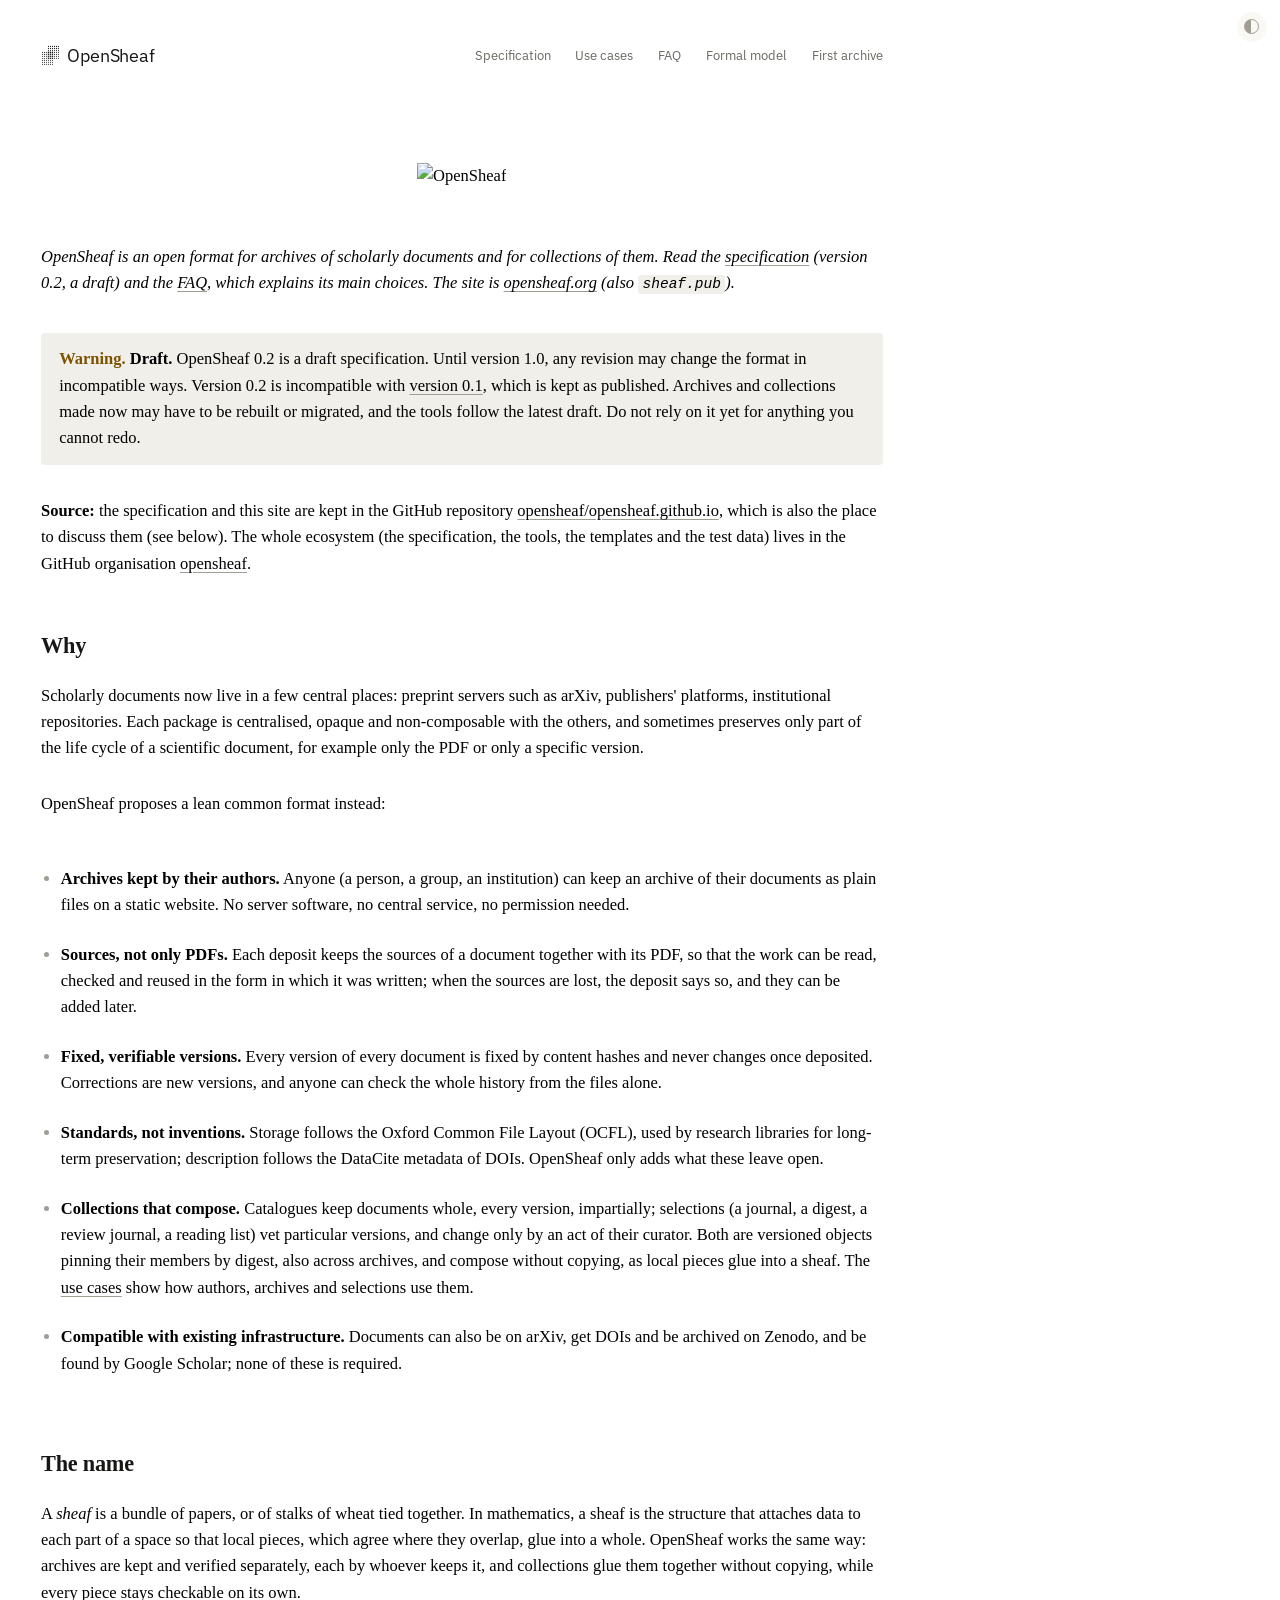
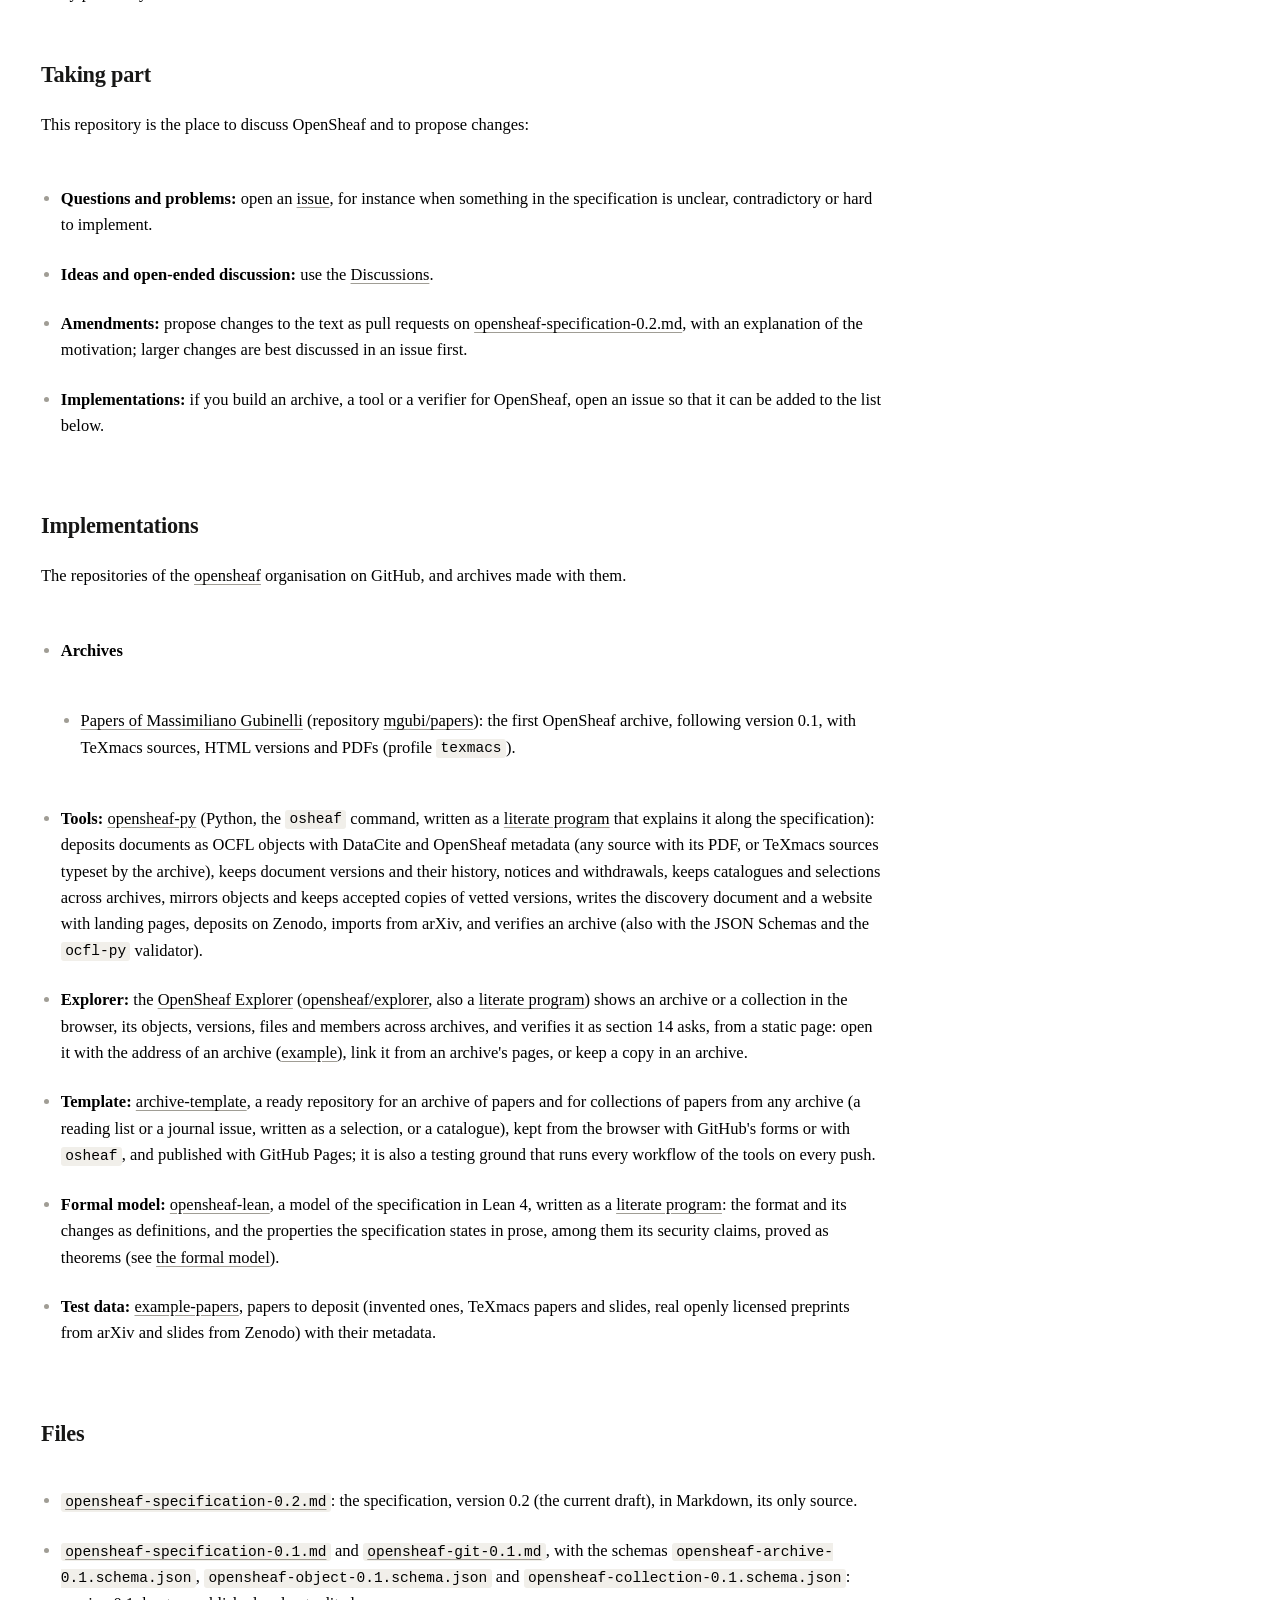
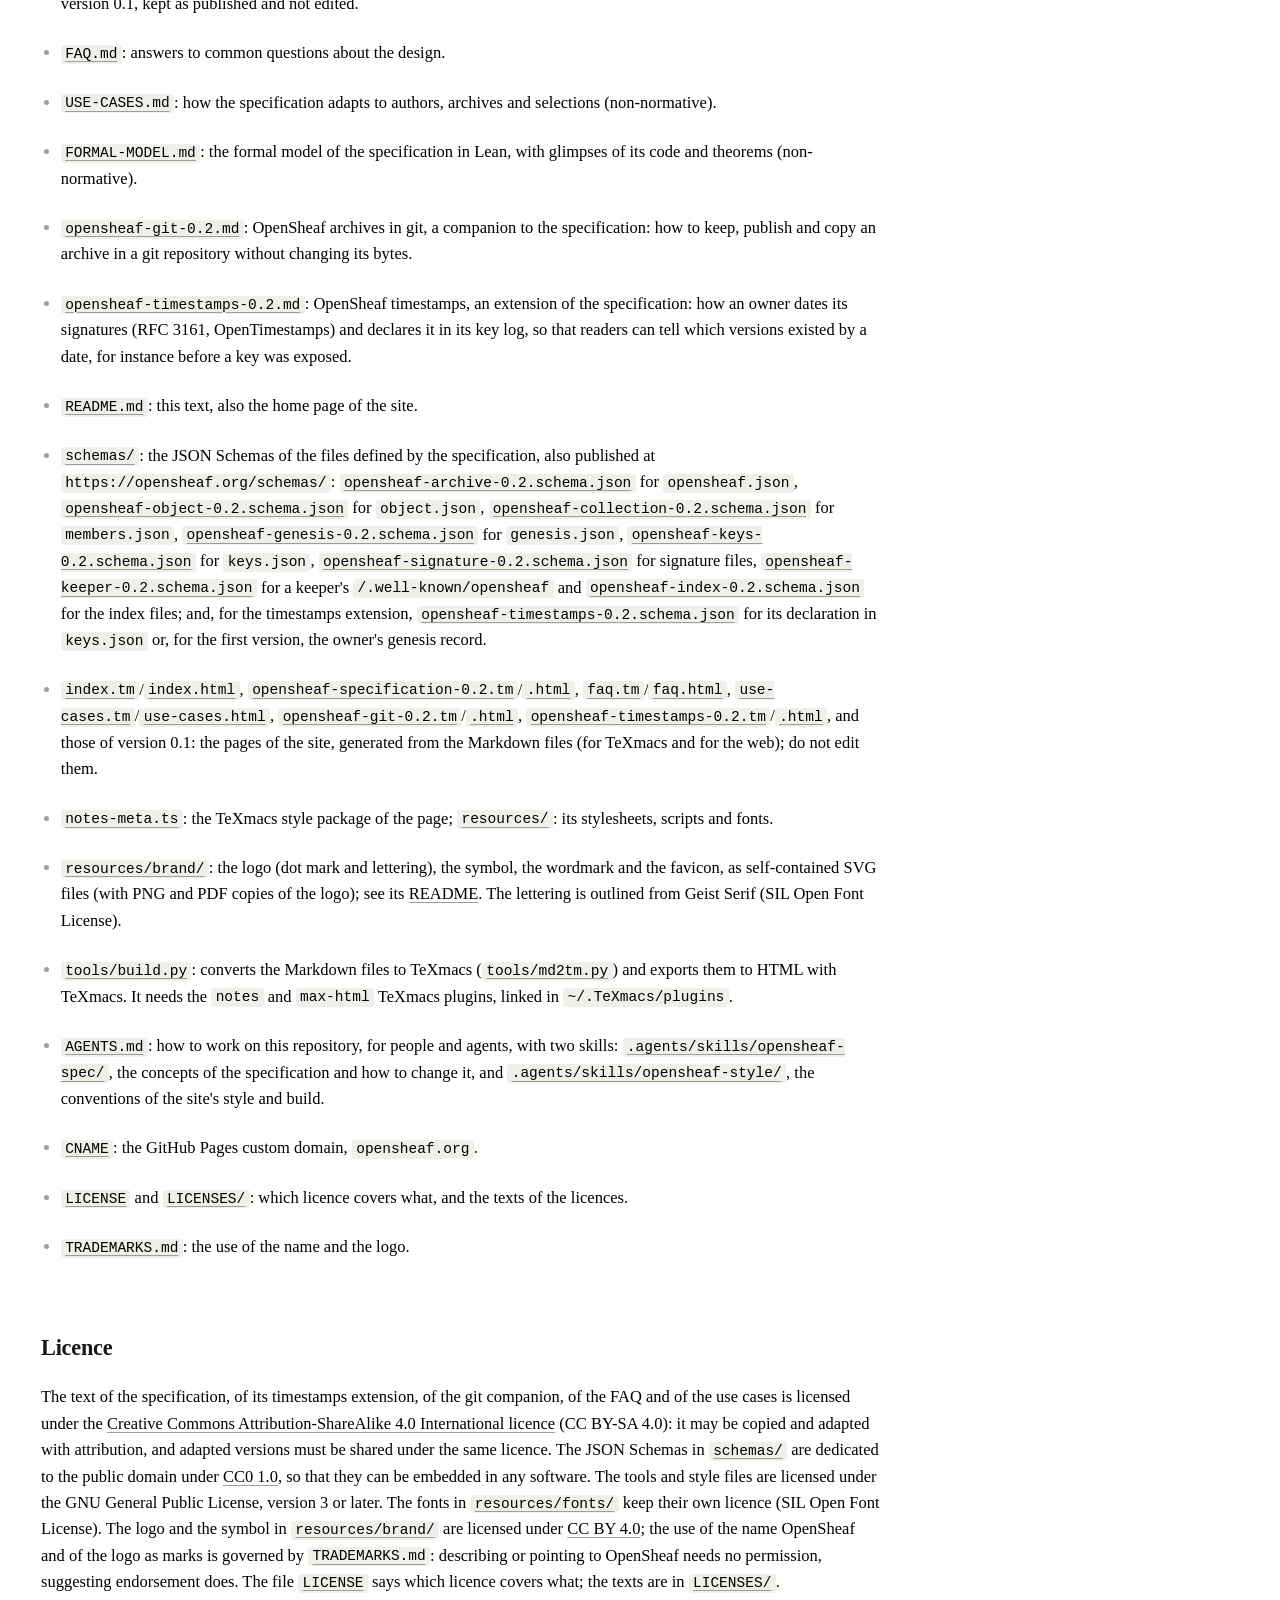
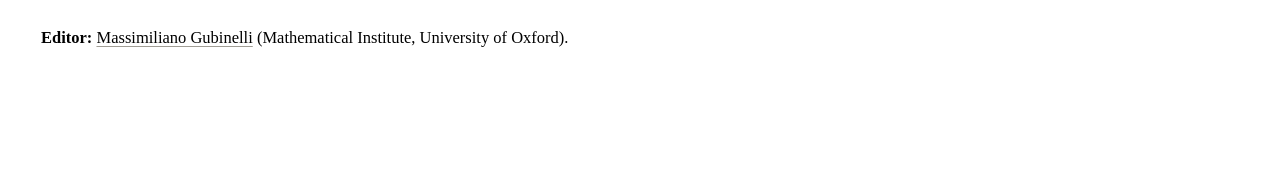
==== index.html @ e8482070 "Highlight the Lean code of the formal model page resources/highlight-lean.js registers Lean 4 with t" ====
<?xml version="1.0" encoding="UTF-8"?>
<!DOCTYPE html PUBLIC "-//W3C//DTD XHTML 1.1//EN" "http://www.w3.org/TR/xhtml11/DTD/xhtml11.dtd">
<html xmlns="http://www.w3.org/1999/xhtml" xmlns:x="https://www.texmacs.org/2002/extensions" xmlns:m="http://www.w3.org/1998/Math/MathML">
  <head>
    <title>OpenSheaf</title>
    <meta charset="utf-8" content="TeXmacs 2.1.5" name="generator"></meta>
    <link href="resources/notes-base.css" type="text/css" rel="stylesheet"></link>
    <script src="resources/theme.js" language="javascript"></script>
    <link href="resources/brand/favicon.svg" rel="icon"></link>
    <link href="resources/opensheaf.css" type="text/css" rel="stylesheet"></link>
    <script src="resources/highlight.pack.js" language="javascript" defer></script>
    <script src="resources/highlight-lean.js" language="javascript" defer></script>
    <script src="resources/notes-base.js" language="javascript" defer></script>
    <script language="javascript" defer>var bs = String.fromCharCode(92), sp =
    String.fromCharCode(32); window.MathJax = {tex: {macros: {xequal: [bs +
    'xlongequal[#1]{#2}', 2, ''], marked: [bs + 'class{tm-marked}{#1}', 1],
    llbracket: bs + 'mathopen{' + bs + 'unicode{x27E6}}', rrbracket: bs +
    'mathclose{' + bs + 'unicode{x27E7}}', hyperref: ['#2', 2, ''], rotatebox:
    [bs + 'style{display:inline-block;transform:rotate(calc(-1deg' + sp + '*'
    + sp + '#2))}{#3}', 3, '']}}};</script>
    <script src="https://cdn.jsdelivr.net/npm/mathjax@3/es5/tex-mml-chtml.js" language="javascript"></script>
  </head>
  <body>
    <div class="notes-header">
      <p>
        [<a href="index.html">OpenSheaf</a>] [<a href="opensheaf-specification-0.2.html">specification</a>] [<a href="use-cases.html">use
        cases</a>] [<a href="faq.html">FAQ</a>] [<a href="formal-model.html">formal model</a>] [<a href="https://mgubi.org/papers/">first
        archive</a>]<em class="notes-header-name">OpenSheaf</em>
      </p>
    </div>
    <h1 class="visually-hidden">OpenSheaf</h1>
    <center>
      <p style="margin-top: 1em; margin-bottom: 2.5em">
        <img class="image" src="resources/brand/opensheaf-logo.svg" width="65%" alt="OpenSheaf"></img>
      </p>
    </center>
    <div class="notes-abstract">
      OpenSheaf is an open format for archives of scholarly documents and for
      collections of them. Read the <a href="opensheaf-specification-0.2.html">specification</a> (version 0.2, a
      draft) and the <a href="faq.html">FAQ</a>, which explains its main choices. The
      site is <a href="https://opensheaf.org">opensheaf.org</a> (also <tt class="verbatim">sheaf.pub</tt>).
    </div>
    <div class="os-alert os-warning">
      <font class="os-alert-label">Warning.</font> <strong>Draft.</strong> OpenSheaf 0.2 is a
      draft specification. Until version 1.0, any revision may change the
      format in incompatible ways. Version 0.2 is incompatible with <a href="opensheaf-specification-0.1.html">version
      0.1</a>, which is kept as published. Archives and collections made now
      may have to be rebuilt or migrated, and the tools follow the latest
      draft. Do not rely on it yet for anything you cannot redo.
    </div>
    <p>
      <strong>Source:</strong> the specification and this site are kept in the
      GitHub repository <a href="https://github.com/opensheaf/opensheaf.github.io">opensheaf/opensheaf.github.io</a>, which is
      also the place to discuss them (see below). The whole ecosystem (the
      specification, the tools, the templates and the test data) lives in the
      GitHub organisation <a href="https://github.com/opensheaf">opensheaf</a>.
    </p>
    <h2 id="auto-1"><a id="why"></a>Why<span style="margin-left: 1em"></span></h2>
    <p>
      Scholarly documents now live in a few central places: preprint servers
      such as arXiv, publishers' platforms, institutional repositories. Each
      package is centralised, opaque and non-composable with the others, and
      sometimes preserves only part of the life cycle of a scientific
      document, for example only the PDF or only a specific version.
    </p>
    <p>
      OpenSheaf proposes a lean common format instead:
    </p>
    <ul>
      <li>
        <p>
          <strong>Archives kept by their authors.</strong> Anyone (a person, a
          group, an institution) can keep an archive of their documents as
          plain files on a static website. No server software, no central
          service, no permission needed.
        </p>
      </li>
      <li>
        <p>
          <strong>Sources, not only PDFs.</strong> Each deposit keeps the
          sources of a document together with its PDF, so that the work can be
          read, checked and reused in the form in which it was written; when
          the sources are lost, the deposit says so, and they can be added
          later.
        </p>
      </li>
      <li>
        <p>
          <strong>Fixed, verifiable versions.</strong> Every version of every
          document is fixed by content hashes and never changes once
          deposited. Corrections are new versions, and anyone can check the
          whole history from the files alone.
        </p>
      </li>
      <li>
        <p>
          <strong>Standards, not inventions.</strong> Storage follows the
          Oxford Common File Layout (OCFL), used by research libraries for
          long-term preservation; description follows the DataCite metadata of
          DOIs. OpenSheaf only adds what these leave open.
        </p>
      </li>
      <li>
        <p>
          <strong>Collections that compose.</strong> Catalogues keep documents
          whole, every version, impartially; selections (a journal, a digest,
          a review journal, a reading list) vet particular versions, and
          change only by an act of their curator. Both are versioned objects
          pinning their members by digest, also across archives, and compose
          without copying, as local pieces glue into a sheaf. The <a href="use-cases.html">use
          cases</a> show how authors, archives and selections use them.
        </p>
      </li>
      <li>
        <p>
          <strong>Compatible with existing infrastructure.</strong> Documents
          can also be on arXiv, get DOIs and be archived on Zenodo, and be
          found by Google Scholar; none of these is required.
        </p>
      </li>
    </ul>
    <h2 id="auto-2"><a id="the-name"></a>The name<span style="margin-left: 1em"></span></h2>
    <p>
      A <em>sheaf</em> is a bundle of papers, or of stalks of wheat tied
      together. In mathematics, a sheaf is the structure that attaches data to
      each part of a space so that local pieces, which agree where they
      overlap, glue into a whole. OpenSheaf works the same way: archives are
      kept and verified separately, each by whoever keeps it, and collections
      glue them together without copying, while every piece stays checkable on
      its own.
    </p>
    <h2 id="auto-3"><a id="taking-part"></a>Taking part<span style="margin-left: 1em"></span></h2>
    <p>
      This repository is the place to discuss OpenSheaf and to propose
      changes:
    </p>
    <ul>
      <li>
        <p>
          <strong>Questions and problems:</strong> open an <a href="https://github.com/opensheaf/opensheaf.github.io/issues">issue</a>,
          for instance when something in the specification is unclear,
          contradictory or hard to implement.
        </p>
      </li>
      <li>
        <p>
          <strong>Ideas and open-ended discussion:</strong> use the <a href="https://github.com/opensheaf/opensheaf.github.io/discussions">Discussions</a>.
        </p>
      </li>
      <li>
        <p>
          <strong>Amendments:</strong> propose changes to the text as pull
          requests on <a href="opensheaf-specification-0.2.html">opensheaf-specification-0.2.md</a>, with an
          explanation of the motivation; larger changes are best discussed in
          an issue first.
        </p>
      </li>
      <li>
        <p>
          <strong>Implementations:</strong> if you build an archive, a tool or
          a verifier for OpenSheaf, open an issue so that it can be added to
          the list below.
        </p>
      </li>
    </ul>
    <h2 id="auto-4"><a id="implementations"></a>Implementations<span style="margin-left: 1em"></span></h2>
    <p>
      The repositories of the <a href="https://github.com/opensheaf">opensheaf</a> organisation on GitHub,
      and archives made with them.
    </p>
    <ul>
      <li>
        <p>
          <strong>Archives</strong>
        </p>
        <ul>
          <li>
            <p>
              <a href="https://mgubi.org/papers/">Papers of Massimiliano Gubinelli</a> (repository <a
              href="https://github.com/mgubi/papers">mgubi/papers</a>): the first OpenSheaf archive, following
              version 0.1, with TeXmacs sources, HTML versions and PDFs
              (profile <tt class="verbatim">texmacs</tt>).
            </p>
          </li>
        </ul>
      </li>
      <li>
        <p>
          <strong>Tools:</strong> <a href="https://github.com/opensheaf/opensheaf-py">opensheaf-py</a> (Python, the <tt
          class="verbatim">osheaf</tt> command, written as a <a href="https://opensheaf.org/opensheaf-py/">literate
          program</a> that explains it along the specification): deposits
          documents as OCFL objects with DataCite and OpenSheaf metadata (any
          source with its PDF, or TeXmacs sources typeset by the archive),
          keeps document versions and their history, notices and withdrawals,
          keeps catalogues and selections across archives, mirrors objects and
          keeps accepted copies of vetted versions, writes the discovery
          document and a website with landing pages, deposits on Zenodo,
          imports from arXiv, and verifies an archive (also with the JSON
          Schemas and the <tt class="verbatim">ocfl-py</tt> validator).
        </p>
      </li>
      <li>
        <p>
          <strong>Explorer:</strong> the <a href="https://opensheaf.org/explorer/">OpenSheaf Explorer</a> (<a
          href="https://github.com/opensheaf/explorer">opensheaf/explorer</a>, also a <a href="https://opensheaf.org/explorer/source/">literate program</a>)
          shows an archive or a collection in the browser, its objects,
          versions, files and members across archives, and verifies it as
          section 14 asks, from a static page: open it with the address of an
          archive (<a href="https://opensheaf.org/explorer/?url=https://mgubi.org/papers/">example</a>), link it from an archive's pages, or
          keep a copy in an archive.
        </p>
      </li>
      <li>
        <p>
          <strong>Template:</strong> <a href="https://github.com/opensheaf/archive-template">archive-template</a>, a ready
          repository for an archive of papers and for collections of papers
          from any archive (a reading list or a journal issue, written as a
          selection, or a catalogue), kept from the browser with GitHub's
          forms or with <tt class="verbatim">osheaf</tt>, and published with GitHub
          Pages; it is also a testing ground that runs every workflow of the
          tools on every push.
        </p>
      </li>
      <li>
        <p>
          <strong>Formal model:</strong> <a href="https://github.com/opensheaf/opensheaf-lean">opensheaf-lean</a>, a model
          of the specification in Lean 4, written as a <a href="https://opensheaf.org/opensheaf-lean/">literate
          program</a>: the format and its changes as definitions, and the
          properties the specification states in prose, among them its
          security claims, proved as theorems (see <a href="formal-model.html">the formal
          model</a>).
        </p>
      </li>
      <li>
        <p>
          <strong>Test data:</strong> <a href="https://github.com/opensheaf/example-papers">example-papers</a>, papers to
          deposit (invented ones, TeXmacs papers and slides, real openly
          licensed preprints from arXiv and slides from Zenodo) with their
          metadata.
        </p>
      </li>
    </ul>
    <h2 id="auto-5"><a id="files"></a>Files<span style="margin-left: 1em"></span></h2>
    <ul>
      <li>
        <p>
          <a href="opensheaf-specification-0.2.html"><tt class="verbatim">opensheaf-specification-0.2.md</tt></a>: the
          specification, version 0.2 (the current draft), in Markdown, its
          only source.
        </p>
      </li>
      <li>
        <p>
          <a href="opensheaf-specification-0.1.html"><tt class="verbatim">opensheaf-specification-0.1.md</tt></a> and <a
          href="opensheaf-git-0.1.html"><tt class="verbatim">opensheaf-git-0.1.md</tt></a>, with the schemas <tt
          class="verbatim">opensheaf-archive-0.1.schema.json</tt>, <tt class="verbatim">opensheaf-object-0.1.schema.json</tt>
          and <tt class="verbatim">opensheaf-collection-0.1.schema.json</tt>: version
          0.1, kept as published and not edited.
        </p>
      </li>
      <li>
        <p>
          <a href="faq.html"><tt class="verbatim">FAQ.md</tt></a>: answers to common questions
          about the design.
        </p>
      </li>
      <li>
        <p>
          <a href="use-cases.html"><tt class="verbatim">USE-CASES.md</tt></a>: how the specification
          adapts to authors, archives and selections (non-normative).
        </p>
      </li>
      <li>
        <p>
          <a href="formal-model.html"><tt class="verbatim">FORMAL-MODEL.md</tt></a>: the formal model of
          the specification in Lean, with glimpses of its code and theorems
          (non-normative).
        </p>
      </li>
      <li>
        <p>
          <a href="opensheaf-git-0.2.html"><tt class="verbatim">opensheaf-git-0.2.md</tt></a>: OpenSheaf
          archives in git, a companion to the specification: how to keep,
          publish and copy an archive in a git repository without changing its
          bytes.
        </p>
      </li>
      <li>
        <p>
          <a href="opensheaf-timestamps-0.2.html"><tt class="verbatim">opensheaf-timestamps-0.2.md</tt></a>: OpenSheaf
          timestamps, an extension of the specification: how an owner dates
          its signatures (RFC 3161, OpenTimestamps) and declares it in its key
          log, so that readers can tell which versions existed by a date, for
          instance before a key was exposed.
        </p>
      </li>
      <li>
        <p>
          <a href="https://github.com/opensheaf/opensheaf.github.io/blob/main/README.md"><tt class="verbatim">README.md</tt></a>: this text, also the home
          page of the site.
        </p>
      </li>
      <li>
        <p>
          <a href="https://github.com/opensheaf/opensheaf.github.io/tree/main/schemas"><tt class="verbatim">schemas/</tt></a>: the JSON Schemas of the files
          defined by the specification, also published at <tt class="verbatim">https://opensheaf.org/schemas/</tt>:
          <a href="https://opensheaf.org/schemas/opensheaf-archive-0.2.schema.json"><tt class="verbatim">opensheaf-archive-0.2.schema.json</tt></a> for
          <tt class="verbatim">opensheaf.json</tt>, <a href="https://opensheaf.org/schemas/opensheaf-object-0.2.schema.json"><tt class="verbatim">opensheaf-object-0.2.schema.json</tt></a>
          for <tt class="verbatim">object.json</tt>, <a href="https://opensheaf.org/schemas/opensheaf-collection-0.2.schema.json"><tt class="verbatim">opensheaf-collection-0.2.schema.json</tt></a>
          for <tt class="verbatim">members.json</tt>, <a href="https://opensheaf.org/schemas/opensheaf-genesis-0.2.schema.json"><tt class="verbatim">opensheaf-genesis-0.2.schema.json</tt></a>
          for <tt class="verbatim">genesis.json</tt>, <a href="https://opensheaf.org/schemas/opensheaf-keys-0.2.schema.json"><tt class="verbatim">opensheaf-keys-0.2.schema.json</tt></a>
          for <tt class="verbatim">keys.json</tt>, <a href="https://opensheaf.org/schemas/opensheaf-signature-0.2.schema.json"><tt class="verbatim">opensheaf-signature-0.2.schema.json</tt></a>
          for signature files, <a href="https://opensheaf.org/schemas/opensheaf-keeper-0.2.schema.json"><tt class="verbatim">opensheaf-keeper-0.2.schema.json</tt></a>
          for a keeper's <tt class="verbatim">/.well-known/opensheaf</tt> and <a href="https://opensheaf.org/schemas/opensheaf-index-0.2.schema.json"><tt
          class="verbatim">opensheaf-index-0.2.schema.json</tt></a> for the index files;
          and, for the timestamps extension, <a href="https://opensheaf.org/schemas/opensheaf-timestamps-0.2.schema.json"><tt class="verbatim">opensheaf-timestamps-0.2.schema.json</tt></a>
          for its declaration in <tt class="verbatim">keys.json</tt> or, for the first
          version, the owner's genesis record.
        </p>
      </li>
      <li>
        <p>
          <a href="https://github.com/opensheaf/opensheaf.github.io/blob/main/index.tm"><tt class="verbatim">index.tm</tt></a>/<a href="https://github.com/opensheaf/opensheaf.github.io/blob/main/index.html"><tt class="verbatim">index.html</tt></a>,
          <a href="https://github.com/opensheaf/opensheaf.github.io/blob/main/opensheaf-specification-0.2.tm"><tt class="verbatim">opensheaf-specification-0.2.tm</tt></a>/<a href="https://github.com/opensheaf/opensheaf.github.io/blob/main/opensheaf-specification-0.2.html"><tt
          class="verbatim">.html</tt></a>, <a href="https://github.com/opensheaf/opensheaf.github.io/blob/main/faq.tm"><tt class="verbatim">faq.tm</tt></a>/<a href="https://github.com/opensheaf/opensheaf.github.io/blob/main/faq.html"><tt
          class="verbatim">faq.html</tt></a>, <a href="https://github.com/opensheaf/opensheaf.github.io/blob/main/use-cases.tm"><tt class="verbatim">use-cases.tm</tt></a>/<a
          href="https://github.com/opensheaf/opensheaf.github.io/blob/main/use-cases.html"><tt class="verbatim">use-cases.html</tt></a>, <a href="https://github.com/opensheaf/opensheaf.github.io/blob/main/opensheaf-git-0.2.tm"><tt class="verbatim">opensheaf-git-0.2.tm</tt></a>/<a
          href="https://github.com/opensheaf/opensheaf.github.io/blob/main/opensheaf-git-0.2.html"><tt class="verbatim">.html</tt></a>, <a href="https://github.com/opensheaf/opensheaf.github.io/blob/main/opensheaf-timestamps-0.2.tm"><tt class="verbatim">opensheaf-timestamps-0.2.tm</tt></a>/<a
          href="https://github.com/opensheaf/opensheaf.github.io/blob/main/opensheaf-timestamps-0.2.html"><tt class="verbatim">.html</tt></a>, and those of version 0.1: the pages
          of the site, generated from the Markdown files (for TeXmacs and for
          the web); do not edit them.
        </p>
      </li>
      <li>
        <p>
          <a href="https://github.com/opensheaf/opensheaf.github.io/blob/main/notes-meta.ts"><tt class="verbatim">notes-meta.ts</tt></a>: the TeXmacs style
          package of the page; <a href="https://github.com/opensheaf/opensheaf.github.io/tree/main/resources"><tt class="verbatim">resources/</tt></a>: its
          stylesheets, scripts and fonts.
        </p>
      </li>
      <li>
        <p>
          <a href="https://github.com/opensheaf/opensheaf.github.io/tree/main/resources/brand"><tt class="verbatim">resources/brand/</tt></a>: the logo (dot mark
          and lettering), the symbol, the wordmark and the favicon, as
          self-contained SVG files (with PNG and PDF copies of the logo); see
          its <a href="https://github.com/opensheaf/opensheaf.github.io/blob/main/resources/brand/README.md">README</a>. The lettering is outlined from Geist Serif
          (SIL Open Font License).
        </p>
      </li>
      <li>
        <p>
          <a href="https://github.com/opensheaf/opensheaf.github.io/blob/main/tools/build.py"><tt class="verbatim">tools/build.py</tt></a>: converts the Markdown
          files to TeXmacs (<a href="https://github.com/opensheaf/opensheaf.github.io/blob/main/tools/md2tm.py"><tt class="verbatim">tools/md2tm.py</tt></a>) and
          exports them to HTML with TeXmacs. It needs the <tt class="verbatim">notes</tt>
          and <tt class="verbatim">max-html</tt> TeXmacs plugins, linked in <tt class="verbatim">~/.TeXmacs/plugins</tt>.
        </p>
      </li>
      <li>
        <p>
          <a href="https://github.com/opensheaf/opensheaf.github.io/blob/main/AGENTS.md"><tt class="verbatim">AGENTS.md</tt></a>: how to work on this
          repository, for people and agents, with two skills: <a href="https://github.com/opensheaf/opensheaf.github.io/tree/main/.agents/skills/opensheaf-spec"><tt
          class="verbatim">.agents/skills/opensheaf-spec/</tt></a>, the concepts of the
          specification and how to change it, and <a href="https://github.com/opensheaf/opensheaf.github.io/tree/main/.agents/skills/opensheaf-style"><tt class="verbatim">.agents/skills/opensheaf-style/</tt></a>,
          the conventions of the site's style and build.
        </p>
      </li>
      <li>
        <p>
          <a href="https://github.com/opensheaf/opensheaf.github.io/blob/main/CNAME"><tt class="verbatim">CNAME</tt></a>: the GitHub Pages custom domain,
          <tt class="verbatim">opensheaf.org</tt>.
        </p>
      </li>
      <li>
        <p>
          <a href="https://github.com/opensheaf/opensheaf.github.io/blob/main/LICENSE"><tt class="verbatim">LICENSE</tt></a> and <a href="https://github.com/opensheaf/opensheaf.github.io/tree/main/LICENSES"><tt class="verbatim">LICENSES/</tt></a>:
          which licence covers what, and the texts of the licences.
        </p>
      </li>
      <li>
        <p>
          <a href="https://github.com/opensheaf/opensheaf.github.io/blob/main/TRADEMARKS.md"><tt class="verbatim">TRADEMARKS.md</tt></a>: the use of the name and
          the logo.
        </p>
      </li>
    </ul>
    <h2 id="auto-6"><a id="licence"></a>Licence<span style="margin-left: 1em"></span></h2>
    <p>
      The text of the specification, of its timestamps extension, of the git
      companion, of the FAQ and of the use cases is licensed under the <a
      href="https://creativecommons.org/licenses/by-sa/4.0/">Creative Commons Attribution-ShareAlike 4.0 International
      licence</a> (CC BY-SA 4.0): it may be copied and adapted with
      attribution, and adapted versions must be shared under the same licence.
      The JSON Schemas in <a href="https://github.com/opensheaf/opensheaf.github.io/tree/main/schemas"><tt class="verbatim">schemas/</tt></a> are dedicated
      to the public domain under <a href="https://creativecommons.org/publicdomain/zero/1.0/">CC0 1.0</a>, so that they can be
      embedded in any software. The tools and style files are licensed under
      the GNU General Public License, version 3 or later. The fonts in <a
      href="https://github.com/opensheaf/opensheaf.github.io/tree/main/resources/fonts"><tt class="verbatim">resources/fonts/</tt></a> keep their own licence (SIL
      Open Font License). The logo and the symbol in <a href="https://github.com/opensheaf/opensheaf.github.io/tree/main/resources/brand"><tt class="verbatim">resources/brand/</tt></a>
      are licensed under <a href="https://creativecommons.org/licenses/by/4.0/">CC BY 4.0</a>; the use of the name OpenSheaf
      and of the logo as marks is governed by <a href="https://github.com/opensheaf/opensheaf.github.io/blob/main/TRADEMARKS.md"><tt class="verbatim">TRADEMARKS.md</tt></a>:
      describing or pointing to OpenSheaf needs no permission, suggesting
      endorsement does. The file <a href="https://github.com/opensheaf/opensheaf.github.io/blob/main/LICENSE"><tt class="verbatim">LICENSE</tt></a> says
      which licence covers what; the texts are in <a href="https://github.com/opensheaf/opensheaf.github.io/tree/main/LICENSES"><tt class="verbatim">LICENSES/</tt></a>.
    </p>
    <p>
      <strong>Editor:</strong> <a href="https://mgubi.org/docs/main.html">Massimiliano Gubinelli</a>
      (Mathematical Institute, University of Oxford).
    </p>
  </body>
</html>
---- resources/opensheaf.css ----
/* The OpenSheaf design language on the site, on top of the website's
   notes-base.css and theme.css (whose variables it sets).

   One language for every OpenSheaf page on the web: this site, the Explorer,
   the default pages of an archive (opensheaf-py) and the woven literate
   programs. It is described in .agents/skills/opensheaf-style/SKILL.md;
   change it there and in the four stylesheets together. In short:

   - a page is a sheet of paper: warm white, black ink, one narrow column,
     generous leading, a lot of air;
   - two kinds of page: the sites (this one, the Explorer) are set in a
     sans-serif (IBM Plex Sans); the documents (the pages of an archive, the woven
     literate programs) are read in a mathematical serif (CMU Serif, the
     Computer Modern of TeXmacs and TeX), with the small sans of the
     apparatus around it (navigation, labels, tags, table headers,
     controls); a monospace for literal names everywhere;
   - no colour: hierarchy comes from size, space and weight, not from hue.
     Three quiet tones only say a state (verified, failed, warning);
   - hairlines and tints, no frames, no shadows. */

/* 1. Tokens. This block is the same, to the letter, in the four
   stylesheets. Text is about 16:1 on the paper, secondary text 5:1. */
:root {
    color-scheme: light;
    --os-paper: #f9f8f5;
    --os-surface: #f1efea;
    --os-rule: #dedbd3;
    --os-ink: #171716;
    --os-muted: #6a6861;
    --os-faint: #a09d95;
    --os-ok: #2c6a3e;
    --os-ok-bg: #e6efe4;
    --os-bad: #9d2b22;
    --os-bad-bg: #f6e4e0;
    --os-warn: #7d5200;
    --os-warn-bg: #f5ecd6;
    --os-serif: "CMU Serif", "Latin Modern Roman", "Computer Modern", "Times New Roman", serif;
    --os-sans: "IBM Plex Sans", ui-sans-serif, system-ui, -apple-system, "Segoe UI", "Helvetica Neue", Arial, sans-serif;
    --os-mono: "JetBrains Mono", ui-monospace, "SF Mono", Menlo, Consolas, monospace;
}
@media (prefers-color-scheme: dark) {
    :root:not([data-theme="light"]) {
        color-scheme: dark;
        --os-paper: #12141a;
        --os-surface: #1b1e25;
        --os-rule: #31353e;
        --os-ink: #e6e7ea;
        --os-muted: #9a9ea8;
        --os-faint: #646975;
        --os-ok: #93cfa1;
        --os-ok-bg: #182a23;
        --os-bad: #eda59c;
        --os-bad-bg: #342025;
        --os-warn: #e7c277;
        --os-warn-bg: #2d281c;
    }
}
:root[data-theme="dark"] {
    color-scheme: dark;
    --os-paper: #12141a;
    --os-surface: #1b1e25;
    --os-rule: #31353e;
    --os-ink: #e6e7ea;
    --os-muted: #9a9ea8;
    --os-faint: #646975;
    --os-ok: #93cfa1;
    --os-ok-bg: #182a23;
    --os-bad: #eda59c;
    --os-bad-bg: #342025;
    --os-warn: #e7c277;
    --os-warn-bg: #2d281c;
}
@media print {
    :root, :root[data-theme] {
        color-scheme: light !important;
        --os-paper: #fff !important;
        --os-surface: #fff !important;
        --os-rule: #999 !important;
        --os-ink: #000 !important;
        --os-muted: #333 !important;
        --os-faint: #666 !important;
        --os-ok: #000 !important;
        --os-ok-bg: #fff !important;
        --os-bad: #000 !important;
        --os-bad-bg: #fff !important;
        --os-warn: #000 !important;
        --os-warn-bg: #fff !important;
    }
}

/* 2. The faces of the site, served from here: IBM Plex Sans for the text,
   the titles and the apparatus (resources/fonts/plex/), JetBrains Mono for
   the code (resources/fonts/jetbrains/). Geist (resources/fonts/geist/)
   and the serif of the documents (resources/fonts/cmu/) are served from
   here too, for the other OpenSheaf pages; the site does not use them. */
@font-face {
    font-family: "IBM Plex Sans";
    font-style: normal;
    font-weight: 100 700;
    font-display: swap;
    src: url("fonts/plex/IBMPlexSans-Roman.woff2") format("woff2");
}
@font-face {
    font-family: "IBM Plex Sans";
    font-style: italic;
    font-weight: 100 700;
    font-display: swap;
    src: url("fonts/plex/IBMPlexSans-Italic.woff2") format("woff2");
}
@font-face {
    font-family: "JetBrains Mono";
    font-style: normal;
    font-weight: 100 800;
    font-display: swap;
    src: url("fonts/jetbrains/JetBrainsMono-Roman.woff2") format("woff2");
}
@font-face {
    font-family: "JetBrains Mono";
    font-style: italic;
    font-weight: 100 800;
    font-display: swap;
    src: url("fonts/jetbrains/JetBrainsMono-Italic.woff2") format("woff2");
}

/* 3. The variables of the base stylesheets, set from the tokens (:root
   twice, to come after the dark theme of theme.css). !important in print,
   where theme.css sets its own with it. */
:root:root, :root[data-theme] {
    --main-family: var(--os-sans);
    --title-family: var(--os-sans);
    --tt-family: var(--os-mono);
    --color-background: var(--os-paper);
    --color-surface: var(--os-surface);
    --color-border: var(--os-rule);
    --color-text: var(--os-ink);
    --color-title: var(--os-ink);
    --color-link: var(--os-ink);
    --color-muted: var(--os-muted);
    --color-secondary: var(--os-muted);
    --image-background: transparent;
}
@media print {
    :root, :root[data-theme] {
        --color-background: var(--os-paper) !important;
        --color-surface: var(--os-surface) !important;
        --color-border: var(--os-rule) !important;
        --color-text: var(--os-ink) !important;
        --color-title: var(--os-ink) !important;
        --color-link: var(--os-ink) !important;
        --color-muted: var(--os-muted) !important;
        --color-secondary: var(--os-muted) !important;
    }
}

/* 4. The page: a column of 47rem of text at 16.5px, with a leading of 1.6;
   paragraphs are separated by space. */
html { font-size: 16.5px; }
body {
    font-size: 1rem;
    line-height: 1.6;
    max-width: 51rem;
    padding: 2rem 2rem 6rem;
    font-kerning: normal;
    font-variant-numeric: lining-nums;
    text-rendering: optimizeLegibility;
    -webkit-font-smoothing: antialiased;
}
@media screen and (max-width: 799px) {
    html { font-size: 16px; }
    body { padding: 1.2rem 1.1rem 4rem; }
}
p, center { padding-top: 0.4em; padding-bottom: 0.4em; }
ul, ol { padding-top: 0.3em; padding-bottom: 0.3em; }
ul { color: inherit; list-style: disc; padding-inline-start: 1.2em; }
li p { padding-top: 0.2em; padding-bottom: 0.2em; }
li::marker { color: var(--os-faint); }
ol li::marker { color: var(--os-muted); }
:focus-visible { outline: 1.5px solid var(--os-ink); outline-offset: 3px; }

/* 5. Headings: in the face of the text, in bold. The title of a page is
   set large and centred, like the title of a paper; sections are larger
   than the text, subsections in italics at its size. */
h1, h2, h3, h4, h5, h6 {
    color: var(--os-ink);
    font-weight: 700;
    line-height: 1.2;
    text-wrap: balance;
}
h1 { font-size: 2.55rem; line-height: 1.1; letter-spacing: -0.02em; text-align: center; margin: 0.3em 0 0.8em; }
h2 { font-size: 1.35rem; letter-spacing: -0.01em; margin: 2.2em 0 0.4em; }
h3 { font-size: 1.15rem; font-style: italic; margin: 1.7em 0 0.2em; }
h4, h5, h6 { font-size: 1rem; font-style: italic; margin: 1.2em 0 0; }
@media screen and (max-width: 799px) {
    h1 { font-size: 2rem; }
}
/* Run-in labels ("Numbering.") in a slightly stronger weight; a term where
   it is defined in italics, as in a mathematical text. */
strong, b { color: inherit; font-weight: 600; }
dfn { font-style: italic; font-weight: 400; }

/* A heading present for screen readers and search engines but not shown
   (the home page's title, whose visible form is the logo). */
.visually-hidden {
    position: absolute !important;
    width: 1px;
    height: 1px;
    overflow: hidden;
    clip: rect(0 0 0 0);
    clip-path: inset(50%);
    white-space: nowrap;
}

/* 6. The masthead, the same on every OpenSheaf page: the symbol and the
   name on the left, in the face of the text; the pages on the right, in
   the small sans of the apparatus, grey, the page being read in the ink. No rule:
   space sets it apart. It is made here from the header as TeXmacs exports
   it, a paragraph of links in brackets followed by the name of the site,
   with no markup of its own: the brackets are hidden (the paragraph has no
   font size, the links have theirs), the first link is the name, set to
   the left, and the others stand on the right. The
   symbol is a mask, so that it takes the ink of both themes; it is
   resources/brand/opensheaf-symbol.svg written into the stylesheet, since
   browsers load no mask from a page opened as a file. */
.notes-header { margin: 0 0 3.5rem; padding: 0; }
.notes-header p {
    padding: 0;
    font-size: 0;
    line-height: 1.8rem;
    text-align: right;
}
.notes-header p::after { content: ""; display: block; clear: both; }
.notes-header .notes-header-name { display: none; }
.notes-header a {
    display: inline-block;
    margin-left: 1.5rem;
    font-family: var(--os-sans);
    font-size: 0.8rem;
    line-height: 1.8rem;
}
.notes-header a::first-letter { text-transform: uppercase; }
.notes-header a:link, .notes-header a:visited { color: var(--os-muted); text-decoration: none; }
.notes-header a:hover, .notes-header a:focus,
.notes-header a[aria-current="page"] { color: var(--os-ink); }
.notes-header a:first-of-type {
    float: left;
    margin-left: 0;
    font-family: var(--os-sans);
    font-size: 1.1rem;
    letter-spacing: -0.01em;
}
.notes-header a:first-of-type:link, .notes-header a:first-of-type:visited { color: var(--os-ink); }
.notes-header a:first-of-type::before {
    content: "";
    display: inline-block;
    width: 1.05em;
    height: 1.16em;
    margin-right: 0.4em;
    vertical-align: -0.2em;
    background-color: currentColor;
    -webkit-mask: url("data:image/svg+xml,%3Csvg xmlns='http://www.w3.org/2000/svg' viewBox='0 0 192 212' width='192' height='212' fill='%23000'%3E%3Ccircle cx='76' cy='14' r='5.7' /%3E%3Ccircle cx='96' cy='14' r='5.7' /%3E%3Ccircle cx='116' cy='14' r='5.7' /%3E%3Ccircle cx='136' cy='14' r='5.7' /%3E%3Ccircle cx='156' cy='14' r='5.7' /%3E%3Ccircle cx='176' cy='14' r='5.7' /%3E%3Ccircle cx='76' cy='34' r='5.7' /%3E%3Ccircle cx='96' cy='34' r='5.7' /%3E%3Ccircle cx='116' cy='34' r='5.7' /%3E%3Ccircle cx='136' cy='34' r='5.7' /%3E%3Ccircle cx='156' cy='34' r='5.7' /%3E%3Ccircle cx='176' cy='34' r='5.7' /%3E%3Ccircle cx='76' cy='54' r='5.7' /%3E%3Ccircle cx='96' cy='54' r='5.7' /%3E%3Ccircle cx='116' cy='54' r='5.7' /%3E%3Ccircle cx='136' cy='54' r='5.7' /%3E%3Ccircle cx='156' cy='54' r='5.7' /%3E%3Ccircle cx='176' cy='54' r='5.7' /%3E%3Ccircle cx='16' cy='74' r='5.7' /%3E%3Ccircle cx='36' cy='74' r='5.7' /%3E%3Ccircle cx='56' cy='74' r='5.7' /%3E%3Ccircle cx='76' cy='74' r='8.2' /%3E%3Ccircle cx='96' cy='74' r='8.2' /%3E%3Ccircle cx='116' cy='74' r='8.2' /%3E%3Ccircle cx='136' cy='74' r='5.7' /%3E%3Ccircle cx='156' cy='74' r='5.7' /%3E%3Ccircle cx='176' cy='74' r='5.7' /%3E%3Ccircle cx='16' cy='94' r='5.7' /%3E%3Ccircle cx='36' cy='94' r='5.7' /%3E%3Ccircle cx='56' cy='94' r='5.7' /%3E%3Ccircle cx='76' cy='94' r='8.2' /%3E%3Ccircle cx='96' cy='94' r='8.2' /%3E%3Ccircle cx='116' cy='94' r='8.2' /%3E%3Ccircle cx='136' cy='94' r='5.7' /%3E%3Ccircle cx='156' cy='94' r='5.7' /%3E%3Ccircle cx='176' cy='94' r='5.7' /%3E%3Ccircle cx='16' cy='114' r='5.7' /%3E%3Ccircle cx='36' cy='114' r='5.7' /%3E%3Ccircle cx='56' cy='114' r='5.7' /%3E%3Ccircle cx='76' cy='114' r='8.2' /%3E%3Ccircle cx='96' cy='114' r='8.2' /%3E%3Ccircle cx='116' cy='114' r='8.2' /%3E%3Ccircle cx='136' cy='114' r='5.7' /%3E%3Ccircle cx='156' cy='114' r='5.7' /%3E%3Ccircle cx='176' cy='114' r='5.7' /%3E%3Ccircle cx='16' cy='134' r='5.7' /%3E%3Ccircle cx='36' cy='134' r='5.7' /%3E%3Ccircle cx='56' cy='134' r='5.7' /%3E%3Ccircle cx='76' cy='134' r='8.2' /%3E%3Ccircle cx='96' cy='134' r='8.2' /%3E%3Ccircle cx='116' cy='134' r='8.2' /%3E%3Ccircle cx='136' cy='134' r='5.7' /%3E%3Ccircle cx='156' cy='134' r='5.7' /%3E%3Ccircle cx='176' cy='134' r='5.7' /%3E%3Ccircle cx='16' cy='154' r='5.7' /%3E%3Ccircle cx='36' cy='154' r='5.7' /%3E%3Ccircle cx='56' cy='154' r='5.7' /%3E%3Ccircle cx='76' cy='154' r='5.7' /%3E%3Ccircle cx='96' cy='154' r='5.7' /%3E%3Ccircle cx='116' cy='154' r='5.7' /%3E%3Ccircle cx='16' cy='174' r='5.7' /%3E%3Ccircle cx='36' cy='174' r='5.7' /%3E%3Ccircle cx='56' cy='174' r='5.7' /%3E%3Ccircle cx='76' cy='174' r='5.7' /%3E%3Ccircle cx='96' cy='174' r='5.7' /%3E%3Ccircle cx='116' cy='174' r='5.7' /%3E%3Ccircle cx='16' cy='194' r='5.7' /%3E%3Ccircle cx='36' cy='194' r='5.7' /%3E%3Ccircle cx='56' cy='194' r='5.7' /%3E%3Ccircle cx='76' cy='194' r='5.7' /%3E%3Ccircle cx='96' cy='194' r='5.7' /%3E%3Ccircle cx='116' cy='194' r='5.7' /%3E%3C/svg%3E") center / contain no-repeat;
    mask: url("data:image/svg+xml,%3Csvg xmlns='http://www.w3.org/2000/svg' viewBox='0 0 192 212' width='192' height='212' fill='%23000'%3E%3Ccircle cx='76' cy='14' r='5.7' /%3E%3Ccircle cx='96' cy='14' r='5.7' /%3E%3Ccircle cx='116' cy='14' r='5.7' /%3E%3Ccircle cx='136' cy='14' r='5.7' /%3E%3Ccircle cx='156' cy='14' r='5.7' /%3E%3Ccircle cx='176' cy='14' r='5.7' /%3E%3Ccircle cx='76' cy='34' r='5.7' /%3E%3Ccircle cx='96' cy='34' r='5.7' /%3E%3Ccircle cx='116' cy='34' r='5.7' /%3E%3Ccircle cx='136' cy='34' r='5.7' /%3E%3Ccircle cx='156' cy='34' r='5.7' /%3E%3Ccircle cx='176' cy='34' r='5.7' /%3E%3Ccircle cx='76' cy='54' r='5.7' /%3E%3Ccircle cx='96' cy='54' r='5.7' /%3E%3Ccircle cx='116' cy='54' r='5.7' /%3E%3Ccircle cx='136' cy='54' r='5.7' /%3E%3Ccircle cx='156' cy='54' r='5.7' /%3E%3Ccircle cx='176' cy='54' r='5.7' /%3E%3Ccircle cx='16' cy='74' r='5.7' /%3E%3Ccircle cx='36' cy='74' r='5.7' /%3E%3Ccircle cx='56' cy='74' r='5.7' /%3E%3Ccircle cx='76' cy='74' r='8.2' /%3E%3Ccircle cx='96' cy='74' r='8.2' /%3E%3Ccircle cx='116' cy='74' r='8.2' /%3E%3Ccircle cx='136' cy='74' r='5.7' /%3E%3Ccircle cx='156' cy='74' r='5.7' /%3E%3Ccircle cx='176' cy='74' r='5.7' /%3E%3Ccircle cx='16' cy='94' r='5.7' /%3E%3Ccircle cx='36' cy='94' r='5.7' /%3E%3Ccircle cx='56' cy='94' r='5.7' /%3E%3Ccircle cx='76' cy='94' r='8.2' /%3E%3Ccircle cx='96' cy='94' r='8.2' /%3E%3Ccircle cx='116' cy='94' r='8.2' /%3E%3Ccircle cx='136' cy='94' r='5.7' /%3E%3Ccircle cx='156' cy='94' r='5.7' /%3E%3Ccircle cx='176' cy='94' r='5.7' /%3E%3Ccircle cx='16' cy='114' r='5.7' /%3E%3Ccircle cx='36' cy='114' r='5.7' /%3E%3Ccircle cx='56' cy='114' r='5.7' /%3E%3Ccircle cx='76' cy='114' r='8.2' /%3E%3Ccircle cx='96' cy='114' r='8.2' /%3E%3Ccircle cx='116' cy='114' r='8.2' /%3E%3Ccircle cx='136' cy='114' r='5.7' /%3E%3Ccircle cx='156' cy='114' r='5.7' /%3E%3Ccircle cx='176' cy='114' r='5.7' /%3E%3Ccircle cx='16' cy='134' r='5.7' /%3E%3Ccircle cx='36' cy='134' r='5.7' /%3E%3Ccircle cx='56' cy='134' r='5.7' /%3E%3Ccircle cx='76' cy='134' r='8.2' /%3E%3Ccircle cx='96' cy='134' r='8.2' /%3E%3Ccircle cx='116' cy='134' r='8.2' /%3E%3Ccircle cx='136' cy='134' r='5.7' /%3E%3Ccircle cx='156' cy='134' r='5.7' /%3E%3Ccircle cx='176' cy='134' r='5.7' /%3E%3Ccircle cx='16' cy='154' r='5.7' /%3E%3Ccircle cx='36' cy='154' r='5.7' /%3E%3Ccircle cx='56' cy='154' r='5.7' /%3E%3Ccircle cx='76' cy='154' r='5.7' /%3E%3Ccircle cx='96' cy='154' r='5.7' /%3E%3Ccircle cx='116' cy='154' r='5.7' /%3E%3Ccircle cx='16' cy='174' r='5.7' /%3E%3Ccircle cx='36' cy='174' r='5.7' /%3E%3Ccircle cx='56' cy='174' r='5.7' /%3E%3Ccircle cx='76' cy='174' r='5.7' /%3E%3Ccircle cx='96' cy='174' r='5.7' /%3E%3Ccircle cx='116' cy='174' r='5.7' /%3E%3Ccircle cx='16' cy='194' r='5.7' /%3E%3Ccircle cx='36' cy='194' r='5.7' /%3E%3Ccircle cx='56' cy='194' r='5.7' /%3E%3Ccircle cx='76' cy='194' r='5.7' /%3E%3Ccircle cx='96' cy='194' r='5.7' /%3E%3Ccircle cx='116' cy='194' r='5.7' /%3E%3C/svg%3E") center / contain no-repeat;
}
/* Room for the theme button, which floats over the right end of the
   masthead on narrow windows. */
@media screen and (max-width: 960px) {
    .notes-header { padding-right: 2.2rem; }
}
@media print {
    .notes-header a:not(:first-of-type) { display: none; }
}

/* 7. Links in the ink of the text, with a thin grey underline that turns
   to ink under the pointer: they never rely on colour. */
a:link, a:visited {
    color: inherit;
    text-decoration: underline;
    text-decoration-thickness: 1px;
    text-underline-offset: 0.2em;
    text-decoration-color: var(--os-faint);
}
a:hover, a:focus { color: inherit; text-decoration-color: currentColor; }

/* The logo is drawn in black on a transparent background: inverted on the
   dark theme. */
img[src$="opensheaf-logo.svg"] { background-color: transparent !important; }
@media (prefers-color-scheme: dark) {
    :root:not([data-theme="light"]) img[src$="opensheaf-logo.svg"] { filter: invert(1); }
}
:root[data-theme="dark"] img[src$="opensheaf-logo.svg"] { filter: invert(1); }

/* 8. The abstract, in italics under the title. Notes and warnings
   (GitHub's > [!WARNING] in the Markdown sources) on the surface, without
   a frame; the label that opens them ("Warning.") is a run-in label, in
   the tone of the warning. */
.notes-abstract {
    font-size: 1rem;
    font-style: italic;
    margin: 0 0 2.2em;
}
.notes-abstract dfn, .notes-abstract em { font-style: normal; }
div.os-alert {
    background: var(--os-surface);
    border-radius: 4px;
    padding: 0.8em 1.1em;
    margin: 1.6em 0;
}
div.os-alert .os-alert-label { font-weight: 600; color: var(--os-warn); }
div.os-alert.os-note .os-alert-label { color: inherit; }

/* 9. Code on the surface, without a frame (TeXmacs wraps blocks in
   div.tmweb-code, which highlight.js also styles); inline verbatim (file
   names, JSON fields) on the same tint. No syntax colours: keywords a
   little stronger, values and comments in grey. */
pre, code, .hljs {
    color: inherit;
    background: transparent;
}
div.tmweb-code, div.tmweb-code.hljs {
    background: var(--os-surface);
    border-radius: 4px;
    padding: 0.9em 1.1em;
    margin: 1em 0;
    overflow-x: auto;
    font-size: 0.72rem;
    line-height: 1.6;
    font-variant-numeric: normal;
}
/* Code as it is typed: no ligatures of the monospaced face (-> stays two
   characters). */
pre, code, tt, .hljs { font-variant-ligatures: none; font-feature-settings: "calt" 0, "liga" 0; }
div.tmweb-code pre.verbatim { margin: 0; padding: 0; font-size: inherit; }
tt.verbatim {
    font-size: 0.88em;
    font-variant-numeric: normal;
    background: var(--os-surface);
    border-radius: 3px;
    padding: 0.1em 0.3em;
}
div.tmweb-code tt.verbatim, pre tt.verbatim { background: transparent; padding: 0; font-size: inherit; }
.hljs * { color: inherit; background: transparent; font-weight: inherit; font-style: inherit; }
.hljs .hljs-built_in, .hljs .hljs-keyword, .hljs .hljs-selector-tag,
.hljs .hljs-section, .hljs .hljs-title { font-weight: 600; }
.hljs .hljs-string, .hljs .hljs-subst, .hljs .hljs-regexp, .hljs .hljs-number,
.hljs .hljs-literal, .hljs .hljs-symbol, .hljs .hljs-bullet, .hljs .hljs-meta {
    color: var(--os-muted);
}
.hljs .hljs-comment, .hljs .hljs-quote { color: var(--os-muted); font-style: italic; }

/* 10. Tables from the Markdown sources, ruled as in a book: a rule in ink
   at the head and at the foot, hairlines between the rows, no vertical
   rules; the header (the first row) in the small capitals of the
   apparatus. TeXmacs writes a full grid on the cells, hence !important. */
body table { font-size: 0.9rem; line-height: 1.45; margin: 0.8em 0; }
body table td {
    padding: 0.55em 1.2em 0.55em 0;
    border: 0 !important;
    border-bottom: 1px solid var(--os-rule) !important;
    vertical-align: top;
}
body table td:last-child { padding-right: 0; }
body table tr:first-child td {
    font-family: var(--os-sans);
    font-size: 0.7rem;
    font-weight: 600;
    letter-spacing: 0.06em;
    text-transform: uppercase;
    color: var(--os-muted);
    vertical-align: bottom;
    border-top: 1px solid var(--os-ink) !important;
    border-bottom: 1px solid var(--os-ink) !important;
}
body table tr:last-child td { border-bottom: 1px solid var(--os-ink) !important; }

/* 11. The theme button (resources/theme.js): a half-lit circle, one button
   that switches between light and dark. It floats at the top right corner
   of the window, above the page, and stays there while scrolling; on the
   paper of the page, so that it stays legible over the text below. */
.theme-control {
    position: fixed;
    top: 0.7rem;
    right: 0.8rem;
    z-index: 10;
    margin: 0;
}
.theme-control .theme-toggle {
    display: grid;
    place-items: center;
    width: 30px;
    height: 30px;
    padding: 0;
    border: 0;
    border-radius: 50%;
    background: var(--os-paper);
    color: var(--os-faint);
    cursor: pointer;
}
.theme-control .theme-toggle::before {
    content: "";
    width: 13px;
    height: 13px;
    border: 1.5px solid currentColor;
    border-radius: 50%;
    background: linear-gradient(90deg, currentColor 50%, transparent 50%);
}
.theme-control .theme-toggle:hover { color: var(--os-ink); }
.theme-control .theme-toggle:focus-visible {
    outline: 1.5px solid var(--os-ink);
    outline-offset: 2px;
}
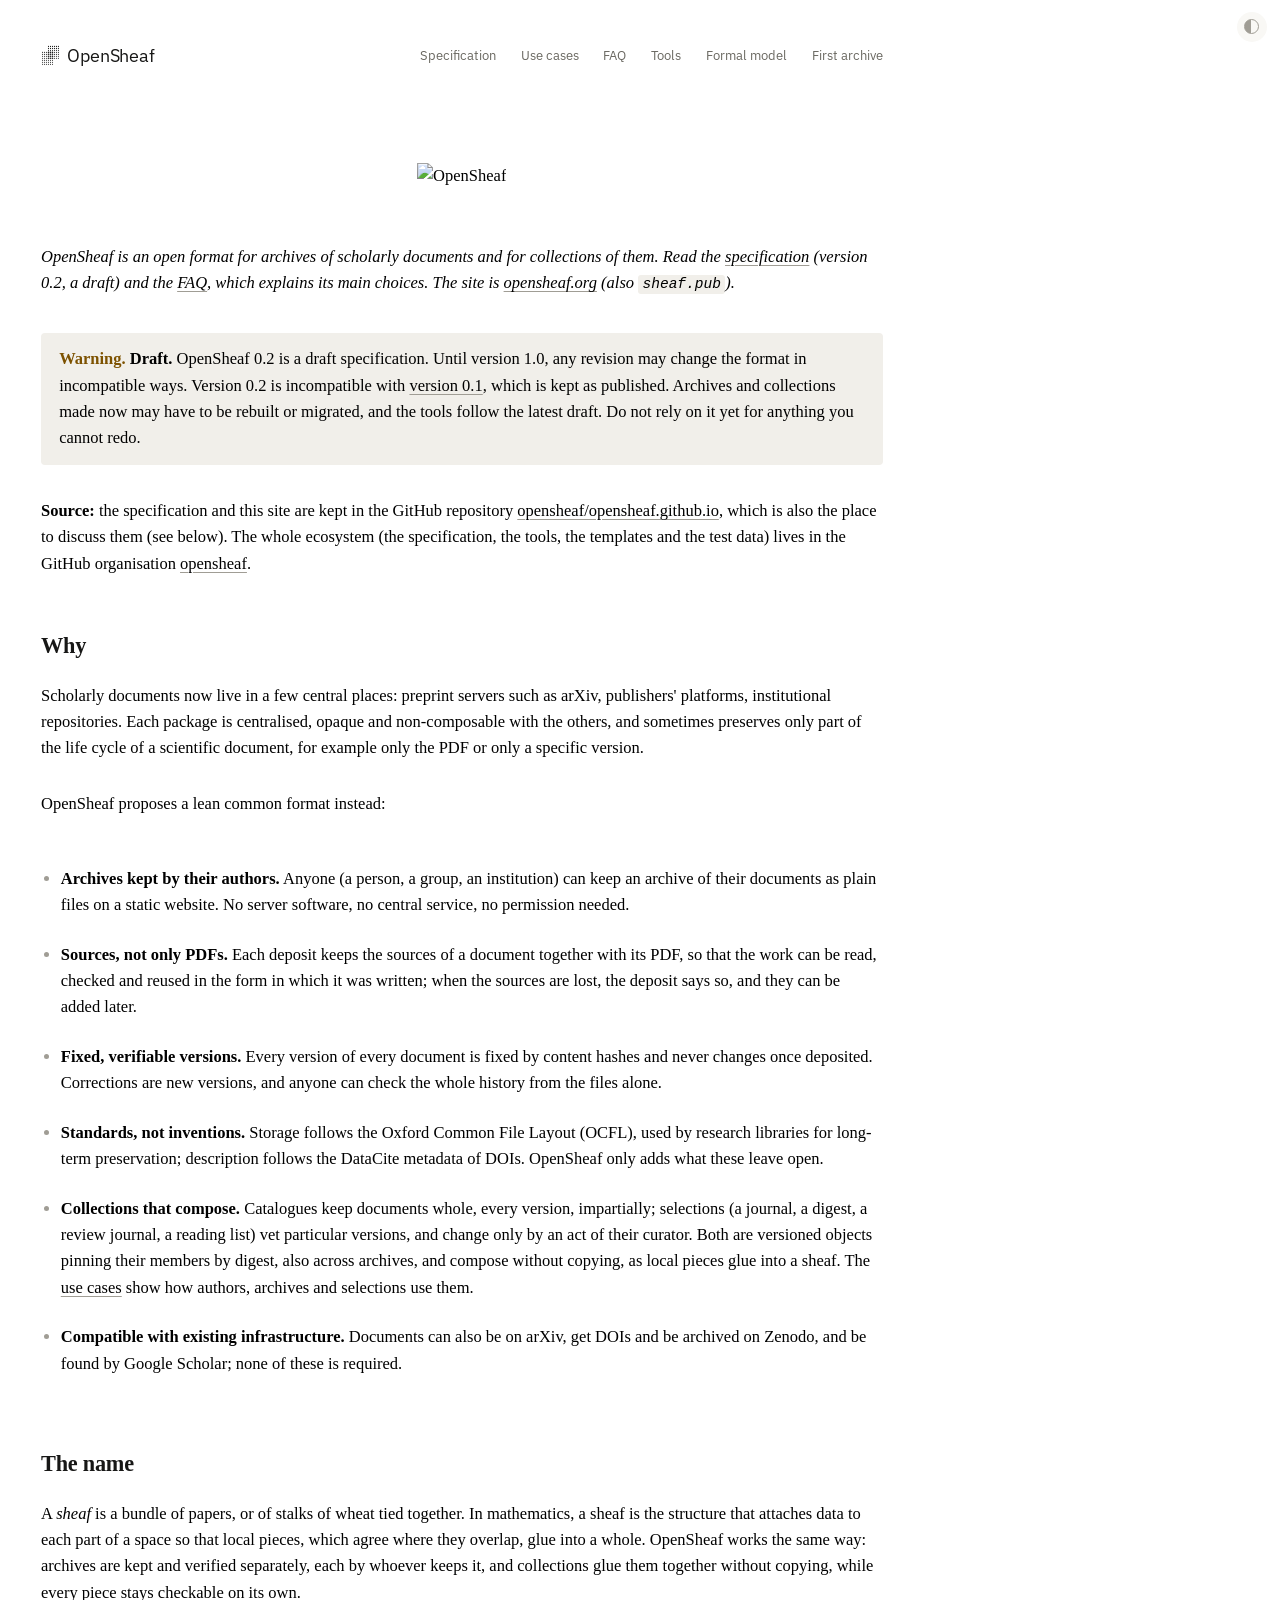
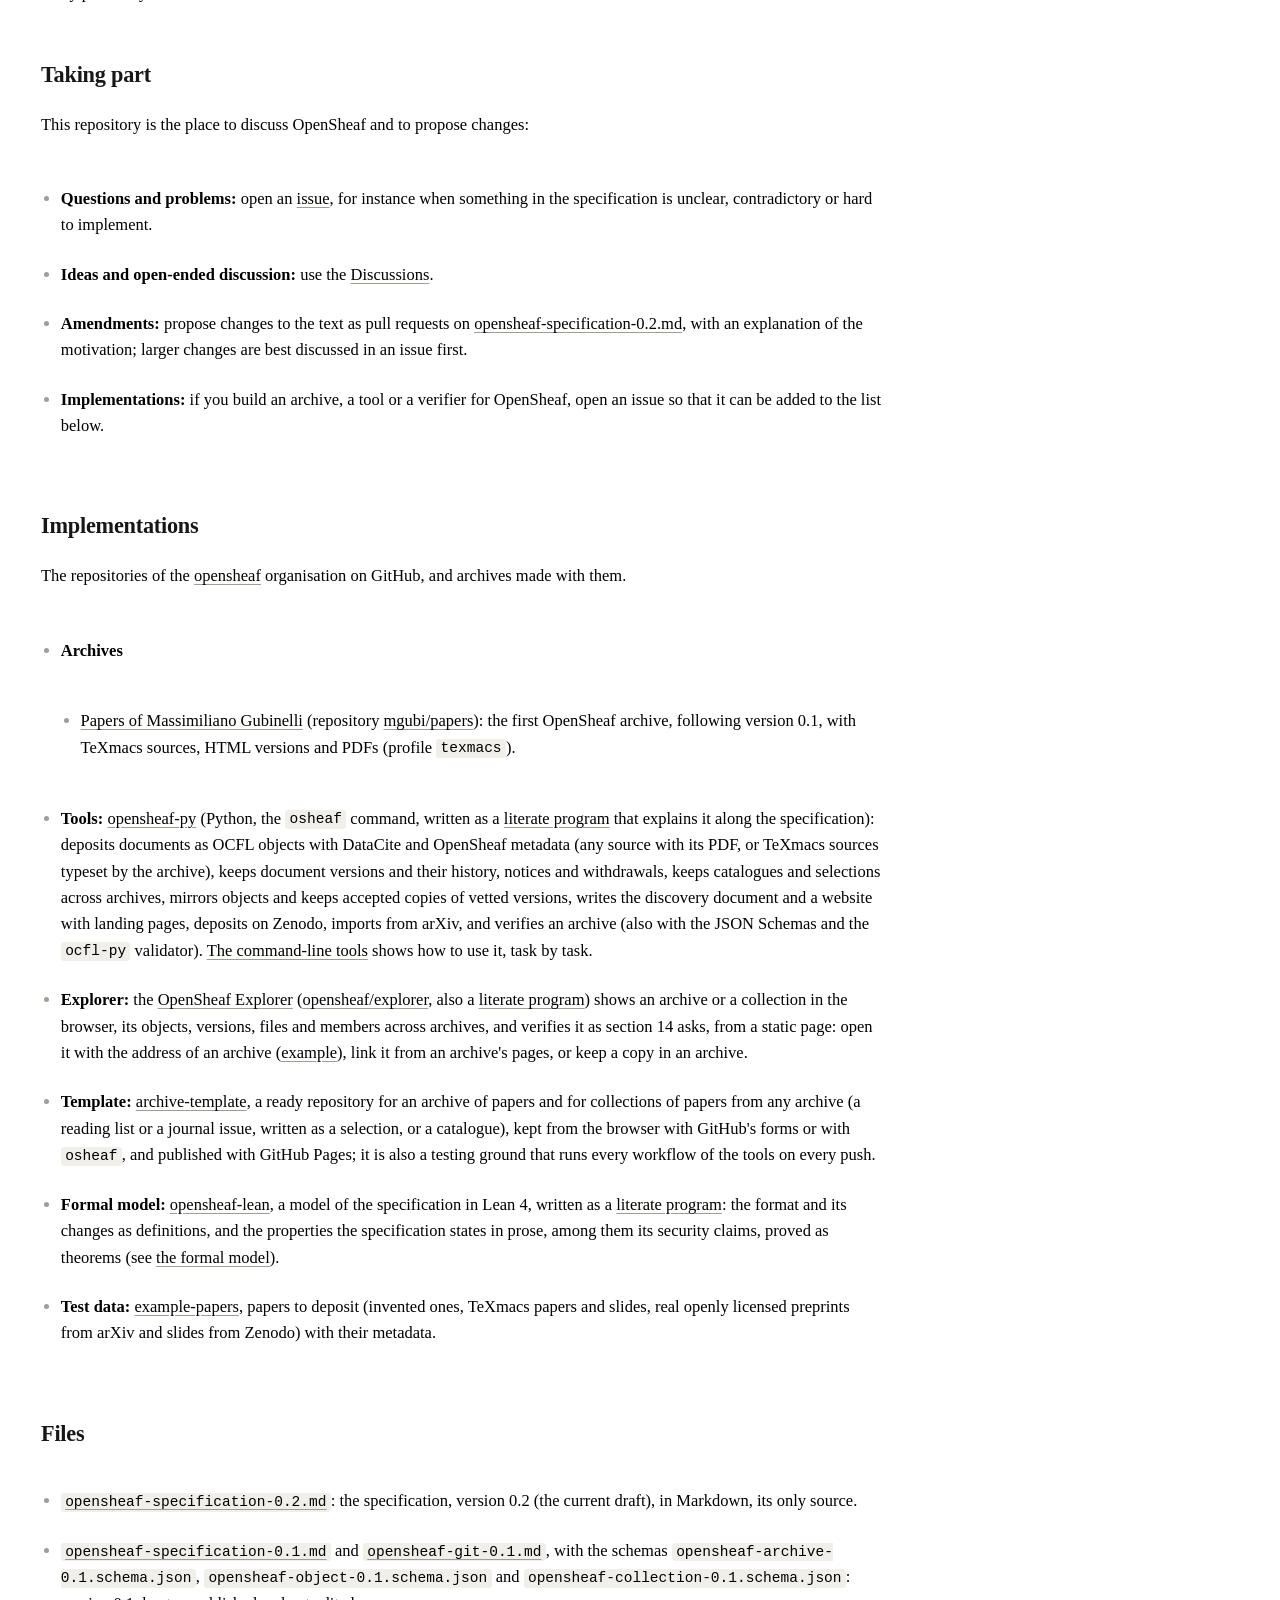
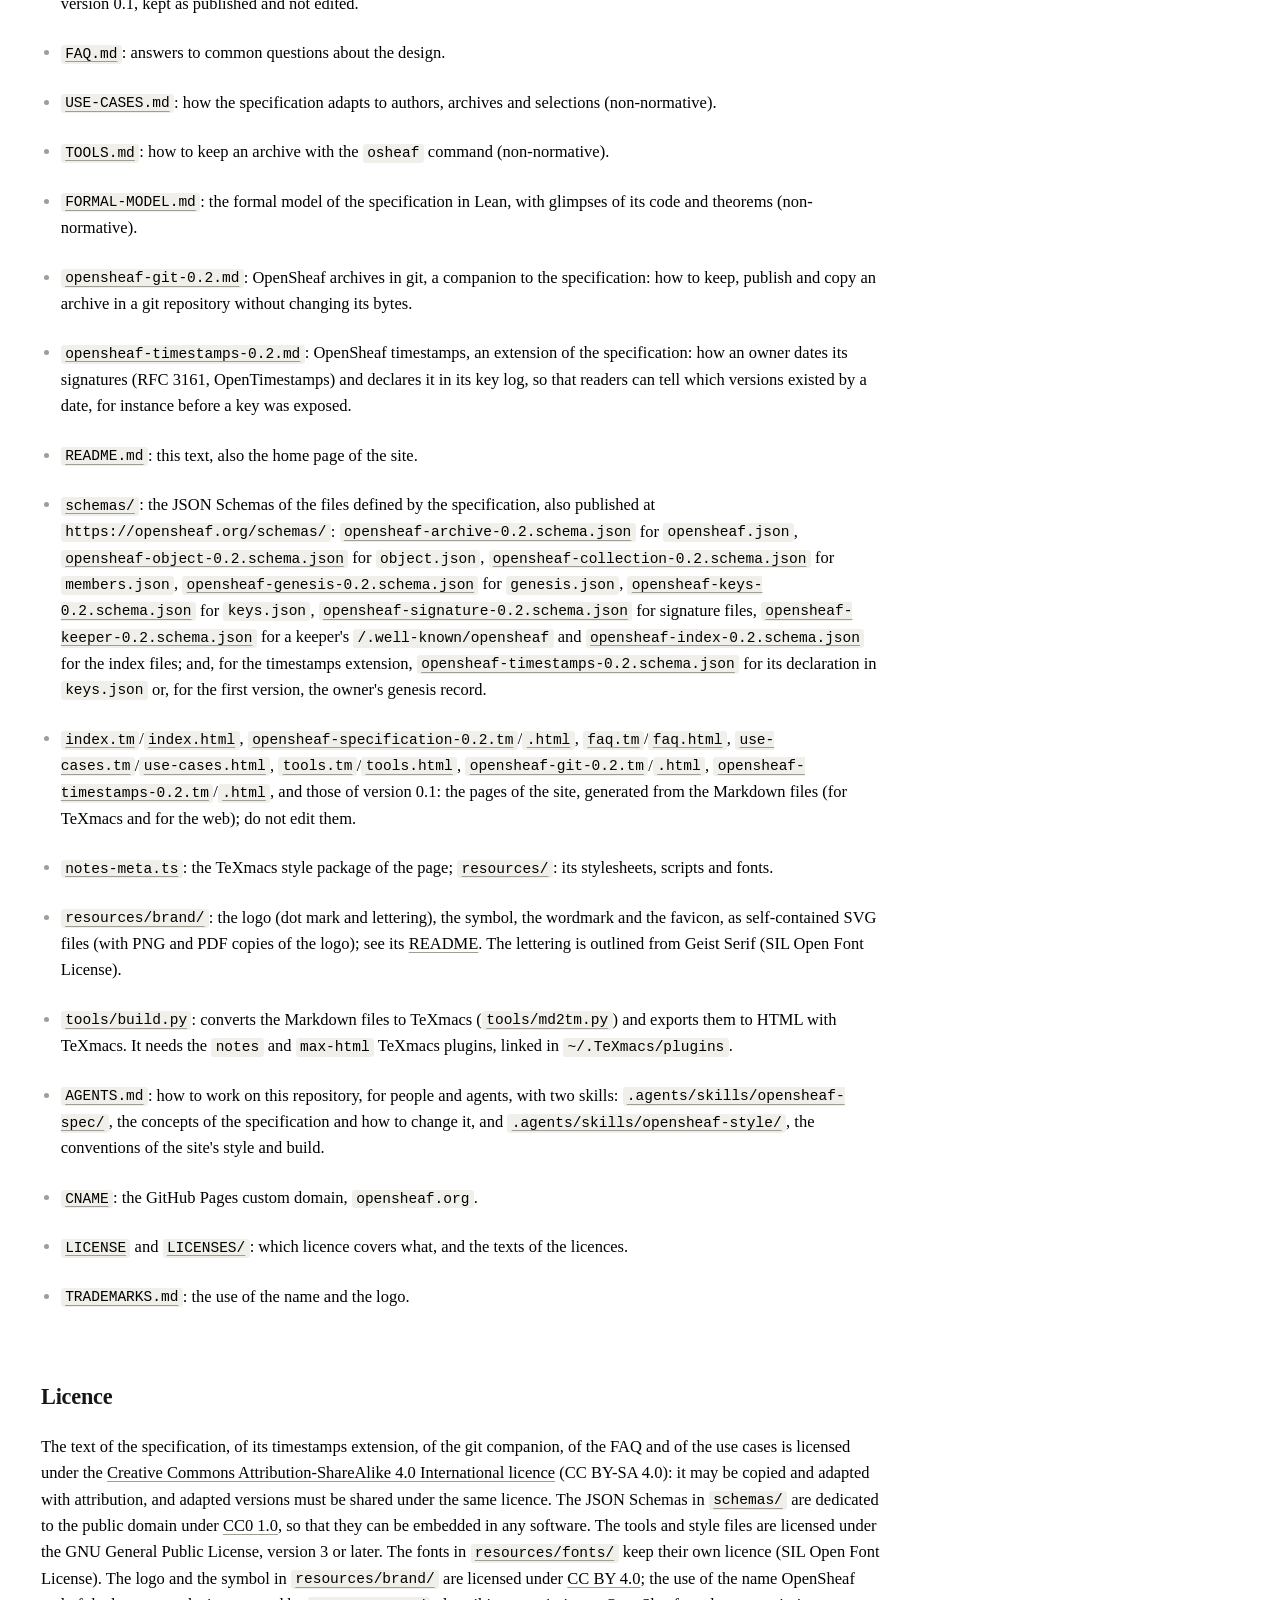
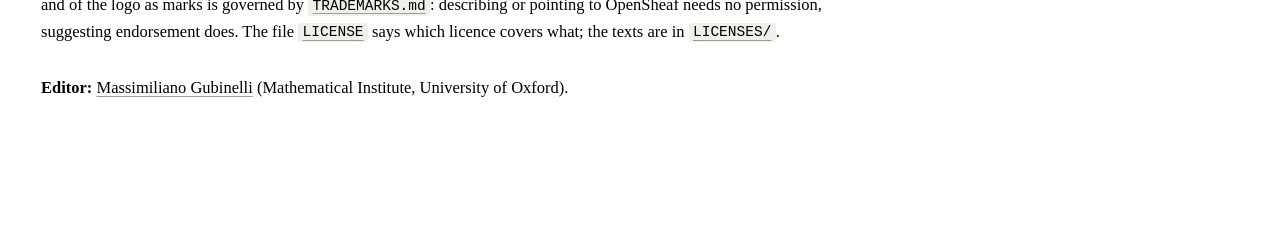
==== commit 8ceecc9a: "A page on the command-line tools TOOLS.md, built as tools.html and linked from the header of every p" ====
--- a/index.html
+++ b/index.html
@@ -24,8 +24,8 @@
     <div class="notes-header">
       <p>
         [<a href="index.html">OpenSheaf</a>] [<a href="opensheaf-specification-0.2.html">specification</a>] [<a href="use-cases.html">use
-        cases</a>] [<a href="faq.html">FAQ</a>] [<a href="formal-model.html">formal model</a>] [<a href="https://mgubi.org/papers/">first
-        archive</a>]<em class="notes-header-name">OpenSheaf</em>
+        cases</a>] [<a href="faq.html">FAQ</a>] [<a href="tools.html">tools</a>] [<a href="formal-model.html">formal
+        model</a>] [<a href="https://mgubi.org/papers/">first archive</a>]<em class="notes-header-name">OpenSheaf</em>
       </p>
     </div>
     <h1 class="visually-hidden">OpenSheaf</h1>
@@ -196,7 +196,8 @@
           keeps accepted copies of vetted versions, writes the discovery
           document and a website with landing pages, deposits on Zenodo,
           imports from arXiv, and verifies an archive (also with the JSON
-          Schemas and the <tt class="verbatim">ocfl-py</tt> validator).
+          Schemas and the <tt class="verbatim">ocfl-py</tt> validator). <a href="tools.html">The
+          command-line tools</a> shows how to use it, task by task.
         </p>
       </li>
       <li>
@@ -268,6 +269,12 @@
         <p>
           <a href="use-cases.html"><tt class="verbatim">USE-CASES.md</tt></a>: how the specification
           adapts to authors, archives and selections (non-normative).
+        </p>
+      </li>
+      <li>
+        <p>
+          <a href="tools.html"><tt class="verbatim">TOOLS.md</tt></a>: how to keep an archive with
+          the <tt class="verbatim">osheaf</tt> command (non-normative).
         </p>
       </li>
       <li>
@@ -324,7 +331,8 @@
           <a href="https://github.com/opensheaf/opensheaf.github.io/blob/main/opensheaf-specification-0.2.tm"><tt class="verbatim">opensheaf-specification-0.2.tm</tt></a>/<a href="https://github.com/opensheaf/opensheaf.github.io/blob/main/opensheaf-specification-0.2.html"><tt
           class="verbatim">.html</tt></a>, <a href="https://github.com/opensheaf/opensheaf.github.io/blob/main/faq.tm"><tt class="verbatim">faq.tm</tt></a>/<a href="https://github.com/opensheaf/opensheaf.github.io/blob/main/faq.html"><tt
           class="verbatim">faq.html</tt></a>, <a href="https://github.com/opensheaf/opensheaf.github.io/blob/main/use-cases.tm"><tt class="verbatim">use-cases.tm</tt></a>/<a
-          href="https://github.com/opensheaf/opensheaf.github.io/blob/main/use-cases.html"><tt class="verbatim">use-cases.html</tt></a>, <a href="https://github.com/opensheaf/opensheaf.github.io/blob/main/opensheaf-git-0.2.tm"><tt class="verbatim">opensheaf-git-0.2.tm</tt></a>/<a
+          href="https://github.com/opensheaf/opensheaf.github.io/blob/main/use-cases.html"><tt class="verbatim">use-cases.html</tt></a>, <a href="https://github.com/opensheaf/opensheaf.github.io/blob/main/tools.tm"><tt class="verbatim">tools.tm</tt></a>/<a
+          href="https://github.com/opensheaf/opensheaf.github.io/blob/main/tools.html"><tt class="verbatim">tools.html</tt></a>, <a href="https://github.com/opensheaf/opensheaf.github.io/blob/main/opensheaf-git-0.2.tm"><tt class="verbatim">opensheaf-git-0.2.tm</tt></a>/<a
           href="https://github.com/opensheaf/opensheaf.github.io/blob/main/opensheaf-git-0.2.html"><tt class="verbatim">.html</tt></a>, <a href="https://github.com/opensheaf/opensheaf.github.io/blob/main/opensheaf-timestamps-0.2.tm"><tt class="verbatim">opensheaf-timestamps-0.2.tm</tt></a>/<a
           href="https://github.com/opensheaf/opensheaf.github.io/blob/main/opensheaf-timestamps-0.2.html"><tt class="verbatim">.html</tt></a>, and those of version 0.1: the pages
           of the site, generated from the Markdown files (for TeXmacs and for
--- a/resources/opensheaf.css
+++ b/resources/opensheaf.css
@@ -34,6 +34,10 @@
     --os-bad-bg: #f6e4e0;
     --os-warn: #7d5200;
     --os-warn-bg: #f5ecd6;
+    --os-code-keyword: #7b3f8c;
+    --os-code-title: #1f5b8f;
+    --os-code-type: #2c6a64;
+    --os-code-literal: #8a5a14;
     --os-serif: "CMU Serif", "Latin Modern Roman", "Computer Modern", "Times New Roman", serif;
     --os-sans: "IBM Plex Sans", ui-sans-serif, system-ui, -apple-system, "Segoe UI", "Helvetica Neue", Arial, sans-serif;
     --os-mono: "JetBrains Mono", ui-monospace, "SF Mono", Menlo, Consolas, monospace;
@@ -53,6 +57,10 @@
         --os-bad-bg: #342025;
         --os-warn: #e7c277;
         --os-warn-bg: #2d281c;
+        --os-code-keyword: #cfa6dd;
+        --os-code-title: #9cc3ea;
+        --os-code-type: #8ccbc1;
+        --os-code-literal: #e2bd7e;
     }
 }
 :root[data-theme="dark"] {
@@ -69,6 +77,10 @@
     --os-bad-bg: #342025;
     --os-warn: #e7c277;
     --os-warn-bg: #2d281c;
+    --os-code-keyword: #cfa6dd;
+    --os-code-title: #9cc3ea;
+    --os-code-type: #8ccbc1;
+    --os-code-literal: #e2bd7e;
 }
 @media print {
     :root, :root[data-theme] {
@@ -85,6 +97,10 @@
         --os-bad-bg: #fff !important;
         --os-warn: #000 !important;
         --os-warn-bg: #fff !important;
+        --os-code-keyword: #000 !important;
+        --os-code-title: #000 !important;
+        --os-code-type: #000 !important;
+        --os-code-literal: #000 !important;
     }
 }
 
@@ -309,8 +325,8 @@
 
 /* 9. Code on the surface, without a frame (TeXmacs wraps blocks in
    div.tmweb-code, which highlight.js also styles); inline verbatim (file
-   names, JSON fields) on the same tint. No syntax colours: keywords a
-   little stronger, values and comments in grey. */
+   names, JSON fields) on the same tint. Highlighted code in muted
+   colours, below. */
 pre, code, .hljs {
     color: inherit;
     background: transparent;
@@ -338,11 +354,22 @@
 }
 div.tmweb-code tt.verbatim, pre tt.verbatim { background: transparent; padding: 0; font-size: inherit; }
 .hljs * { color: inherit; background: transparent; font-weight: inherit; font-style: inherit; }
+/* Highlighted code in muted tones (tokens --os-code-*, light and dark,
+   black in print): keywords (and Lean's logical symbols), the names being
+   declared or the keys of JSON and YAML, type names, and values (strings,
+   numbers, literals); keywords a little stronger, comments grey. */
 .hljs .hljs-built_in, .hljs .hljs-keyword, .hljs .hljs-selector-tag,
 .hljs .hljs-section, .hljs .hljs-title { font-weight: 600; }
+.hljs .hljs-keyword, .hljs .hljs-built_in, .hljs .hljs-selector-tag,
+.hljs .hljs-meta { color: var(--os-code-keyword); }
+.hljs .hljs-title, .hljs .hljs-section, .hljs .hljs-attr, .hljs .hljs-attribute,
+.hljs .hljs-name, .hljs .hljs-variable, .hljs .hljs-template-variable {
+    color: var(--os-code-title);
+}
+.hljs .hljs-type, .hljs .hljs-class .hljs-title { color: var(--os-code-type); }
 .hljs .hljs-string, .hljs .hljs-subst, .hljs .hljs-regexp, .hljs .hljs-number,
-.hljs .hljs-literal, .hljs .hljs-symbol, .hljs .hljs-bullet, .hljs .hljs-meta {
-    color: var(--os-muted);
+.hljs .hljs-literal, .hljs .hljs-symbol, .hljs .hljs-bullet {
+    color: var(--os-code-literal);
 }
 .hljs .hljs-comment, .hljs .hljs-quote { color: var(--os-muted); font-style: italic; }
 
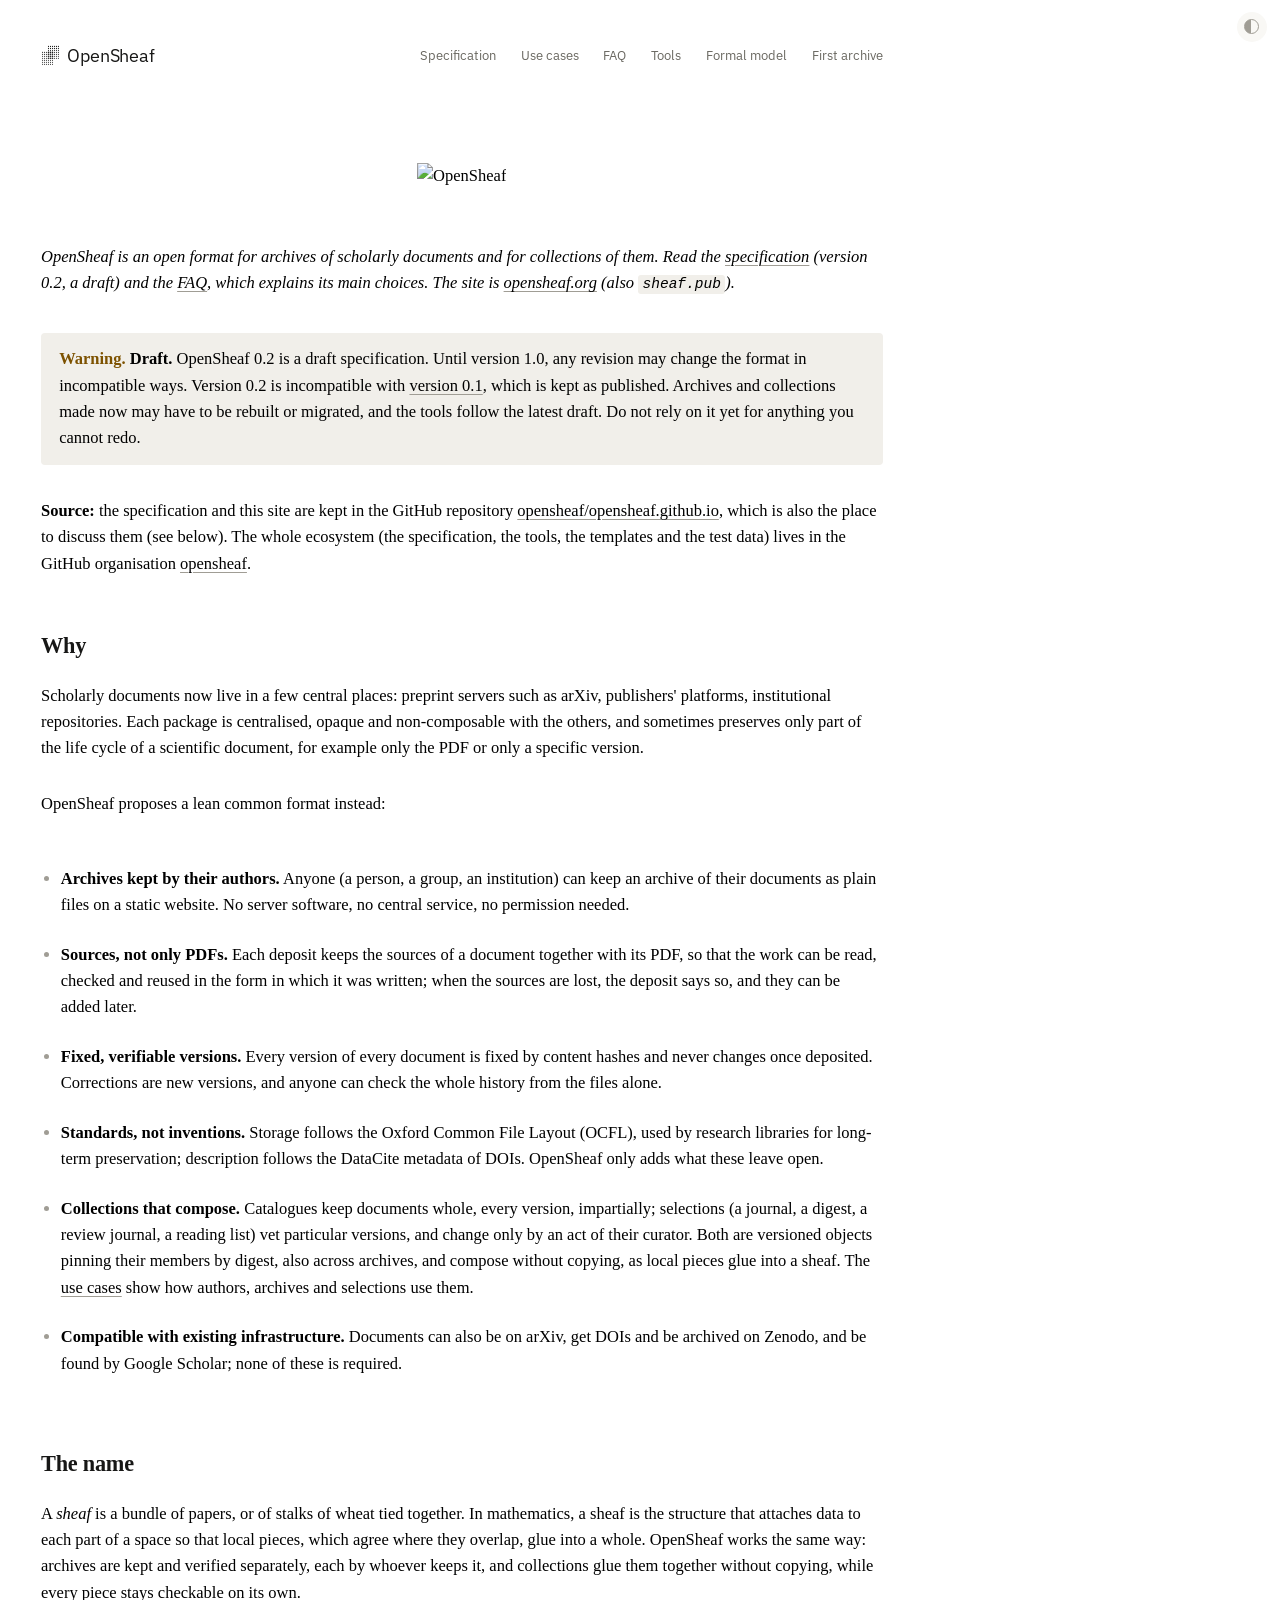
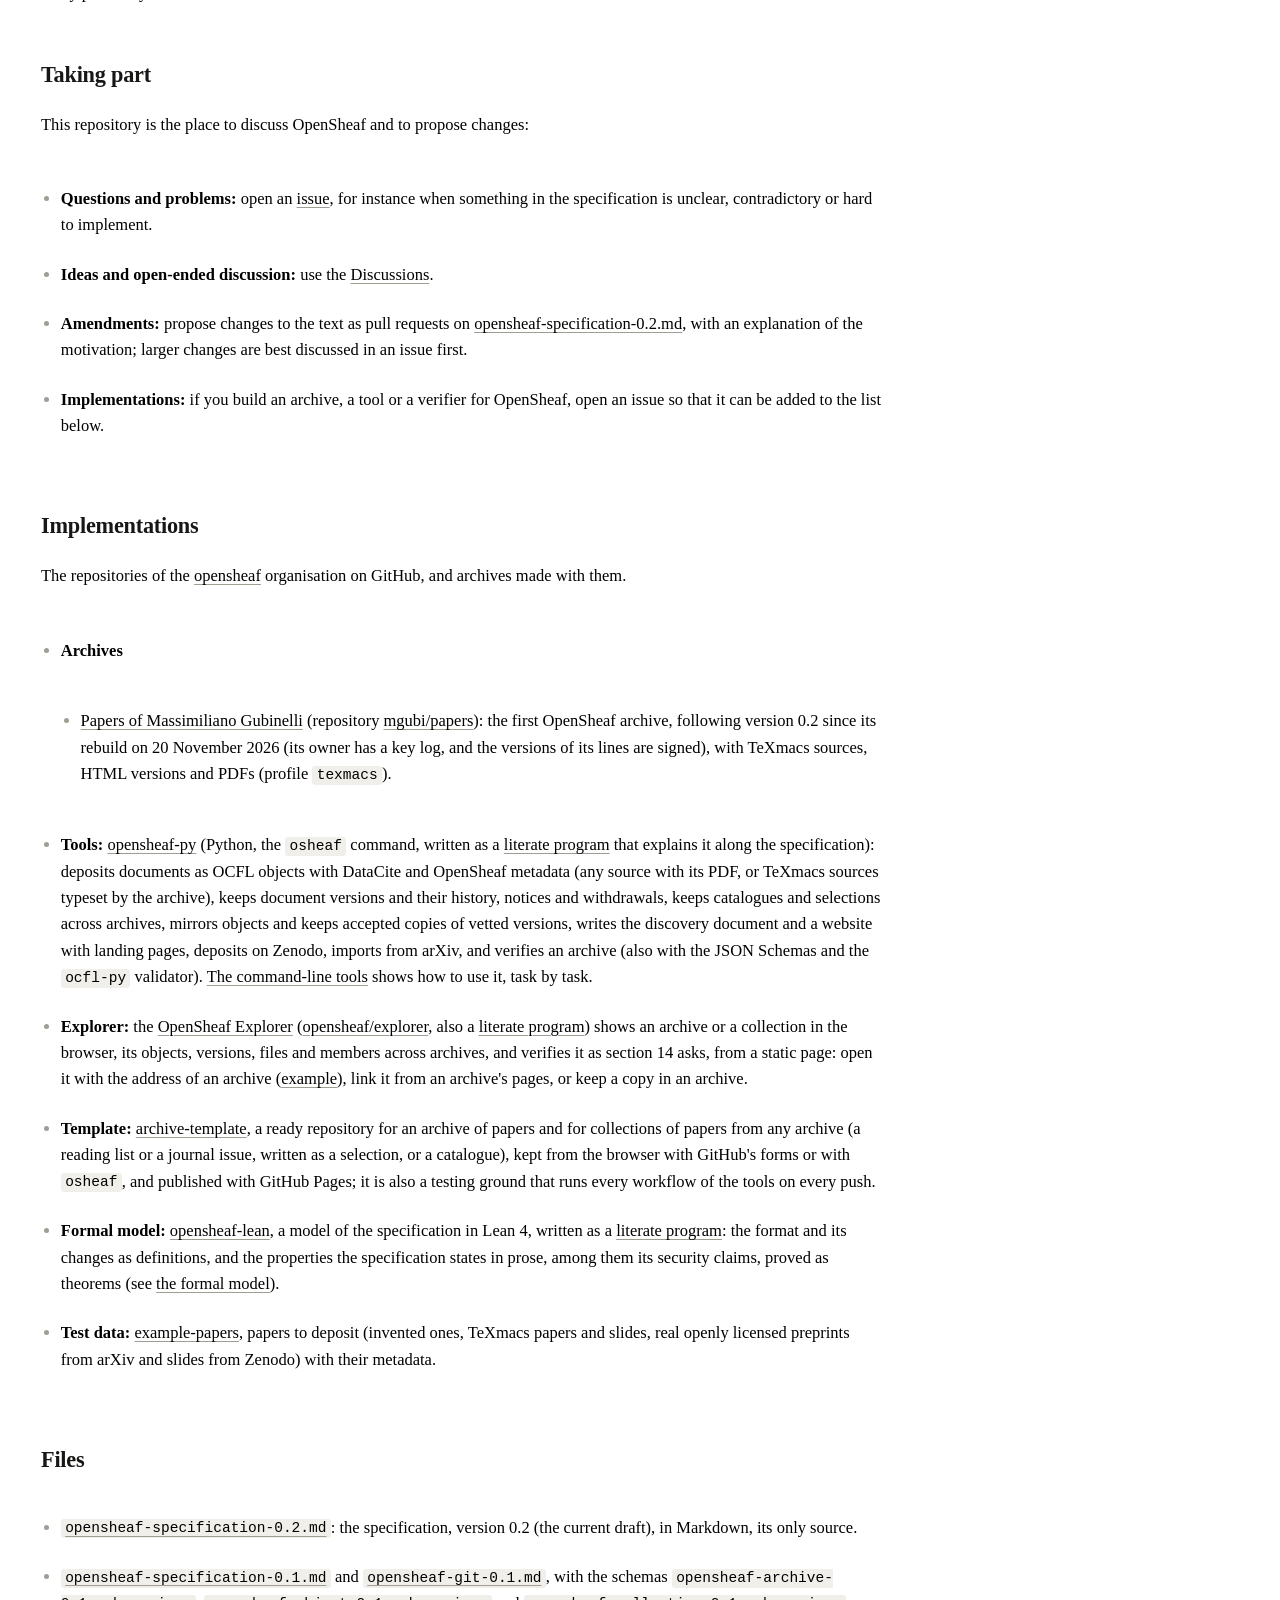
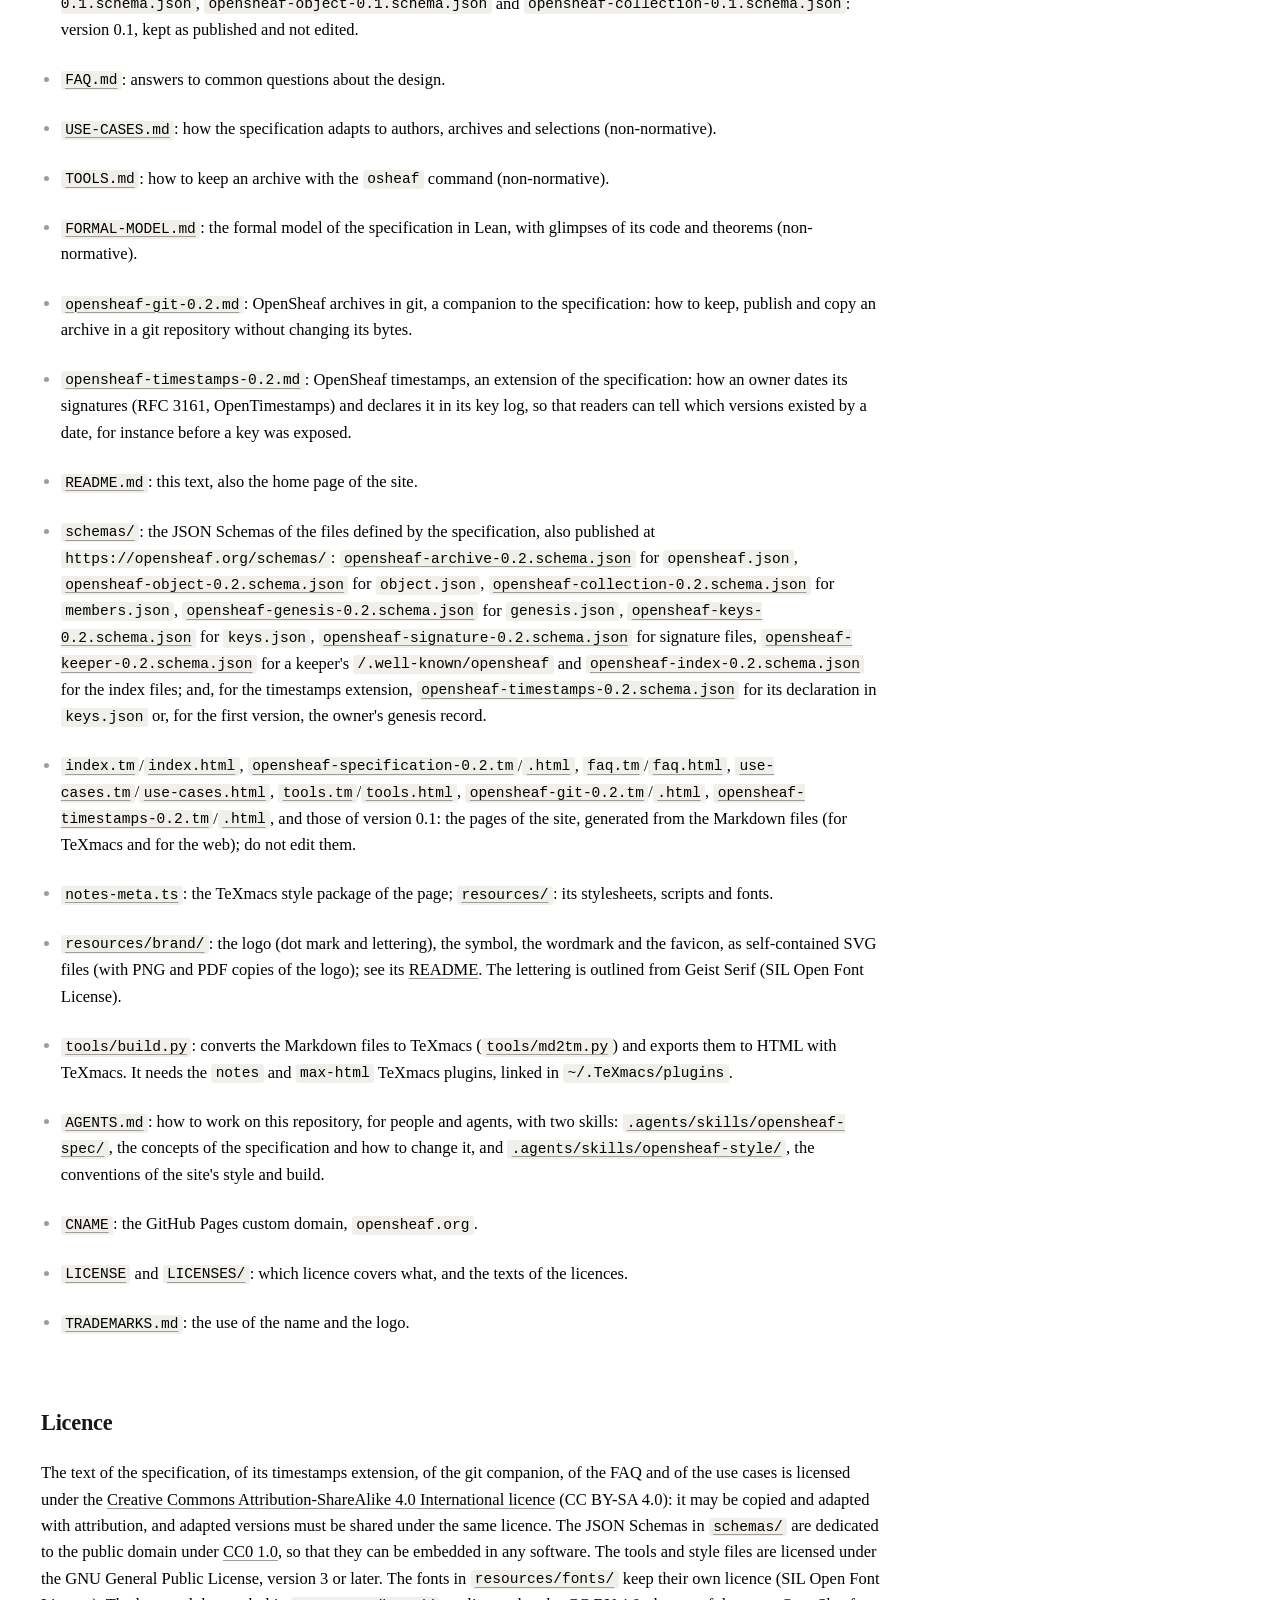
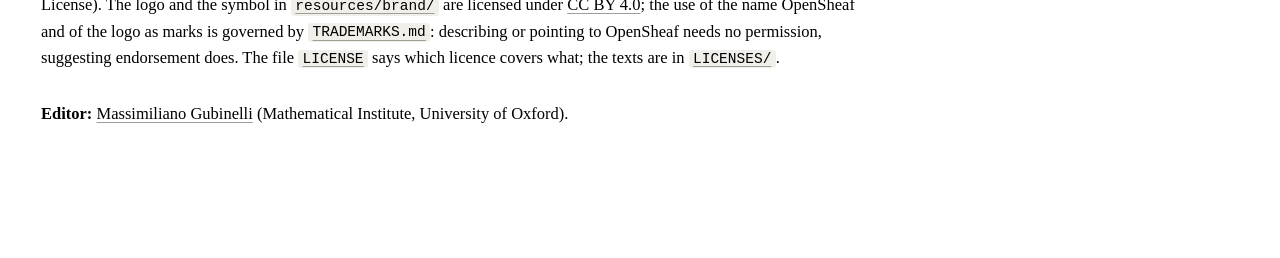
==== commit b5de0972: "README: the first archive follows version 0.2 mgubi/papers was rebuilt on 20 November 2026 under 0.2" ====
--- a/index.html
+++ b/index.html
@@ -178,8 +178,9 @@
             <p>
               <a href="https://mgubi.org/papers/">Papers of Massimiliano Gubinelli</a> (repository <a
               href="https://github.com/mgubi/papers">mgubi/papers</a>): the first OpenSheaf archive, following
-              version 0.1, with TeXmacs sources, HTML versions and PDFs
-              (profile <tt class="verbatim">texmacs</tt>).
+              version 0.2 since its rebuild on 20 November 2026 (its owner has
+              a key log, and the versions of its lines are signed), with
+              TeXmacs sources, HTML versions and PDFs (profile <tt class="verbatim">texmacs</tt>).
             </p>
           </li>
         </ul>
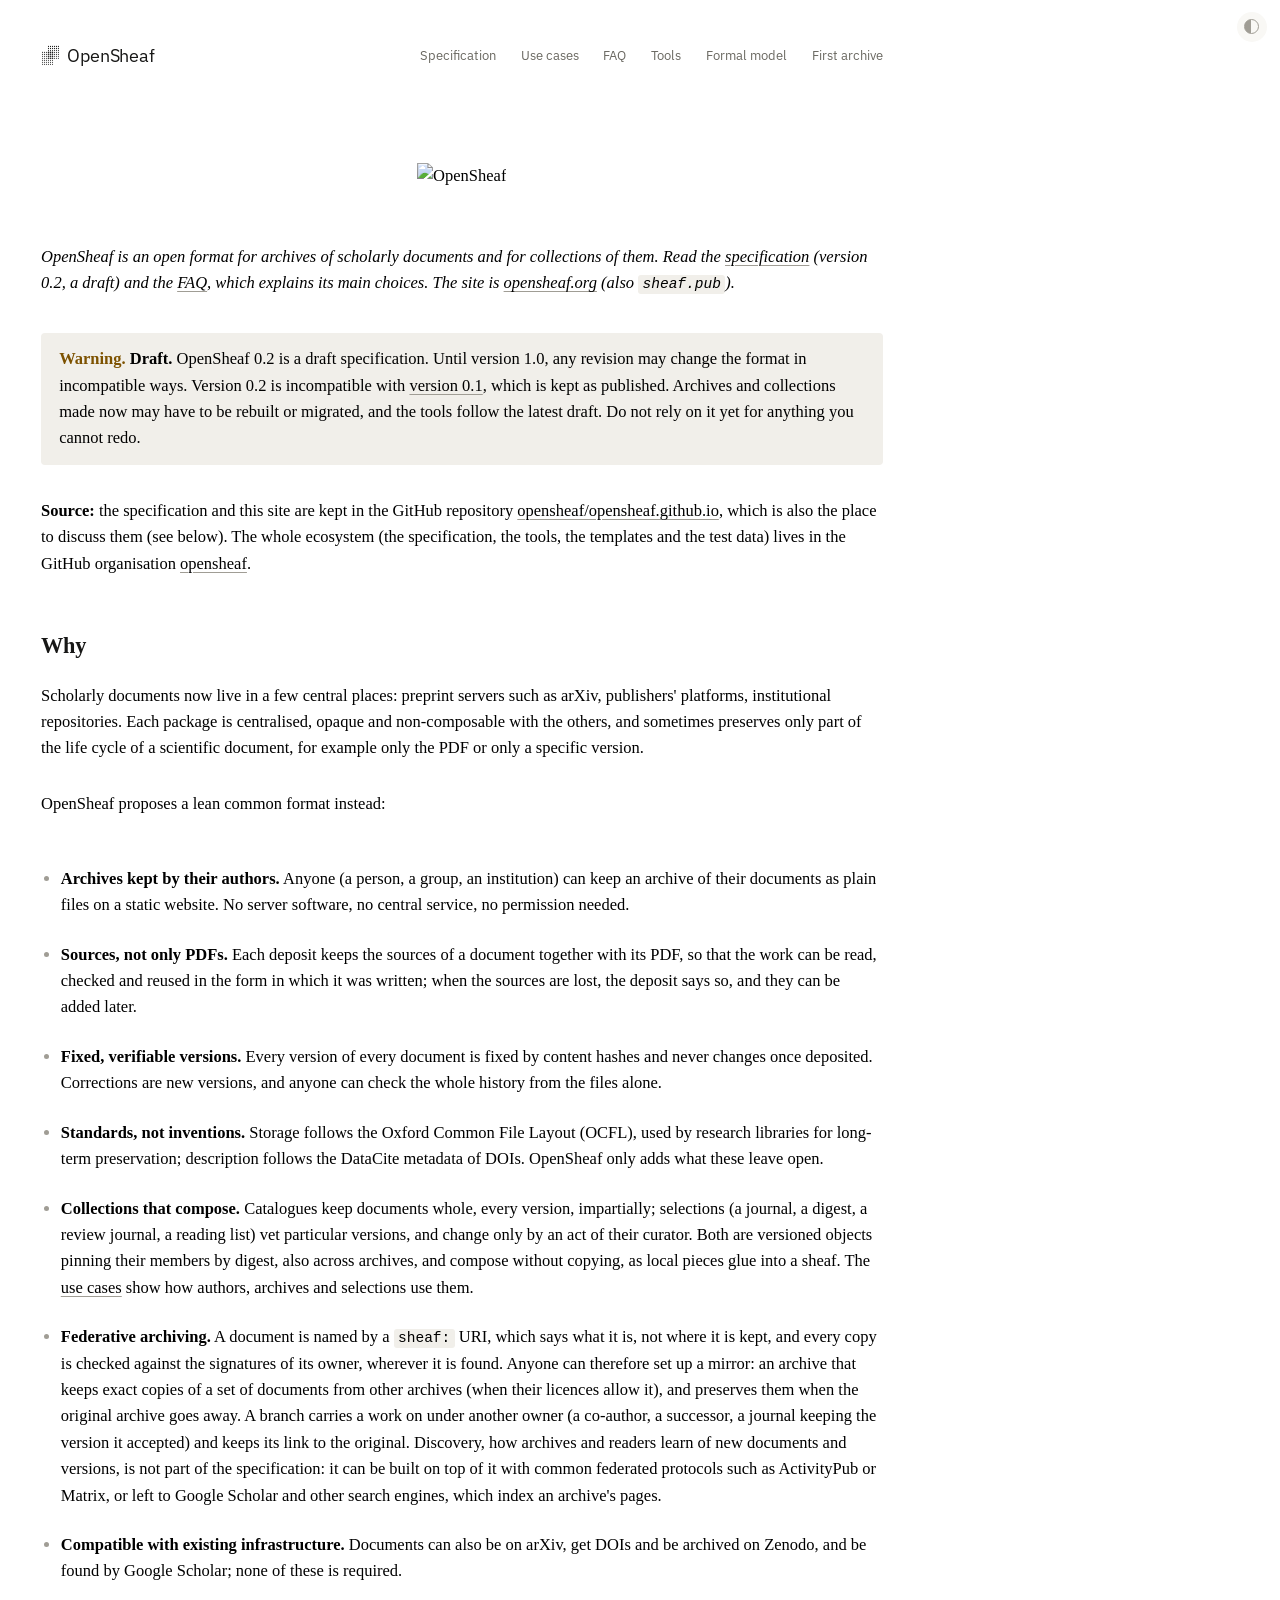
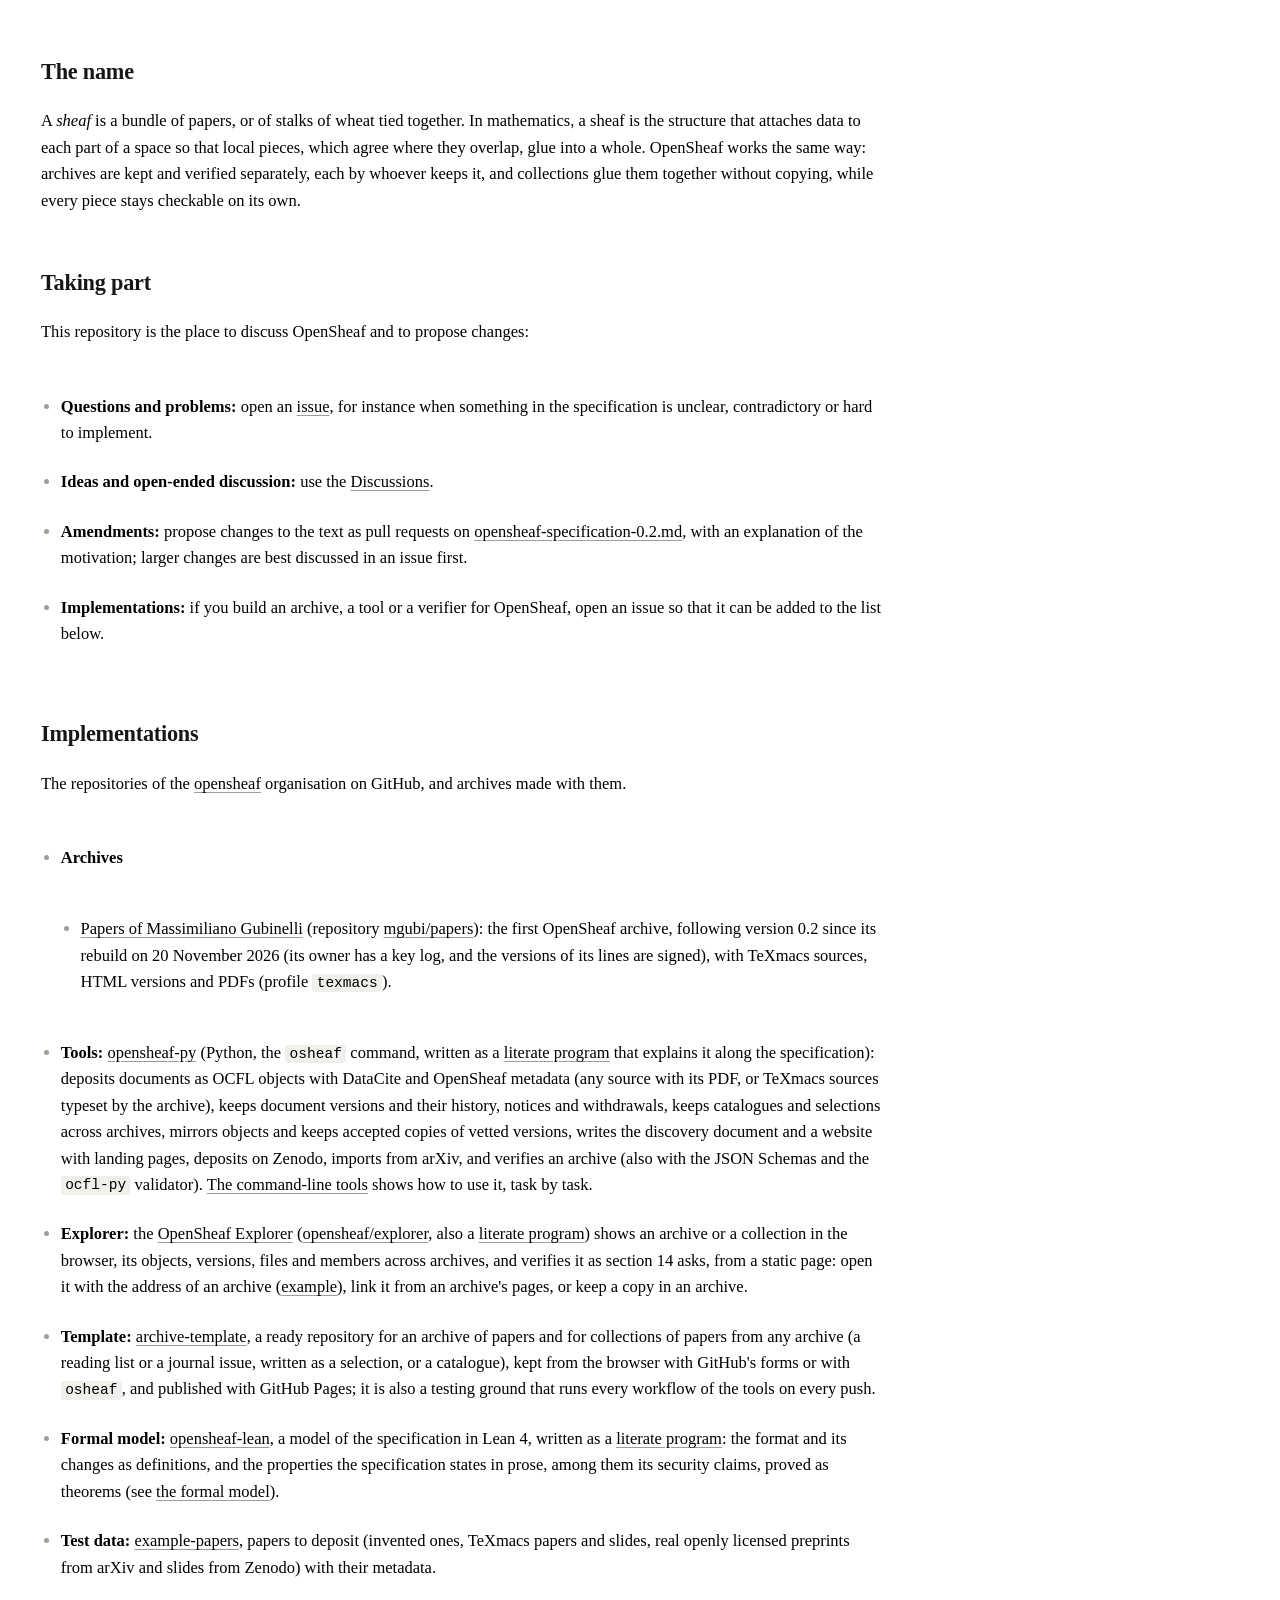
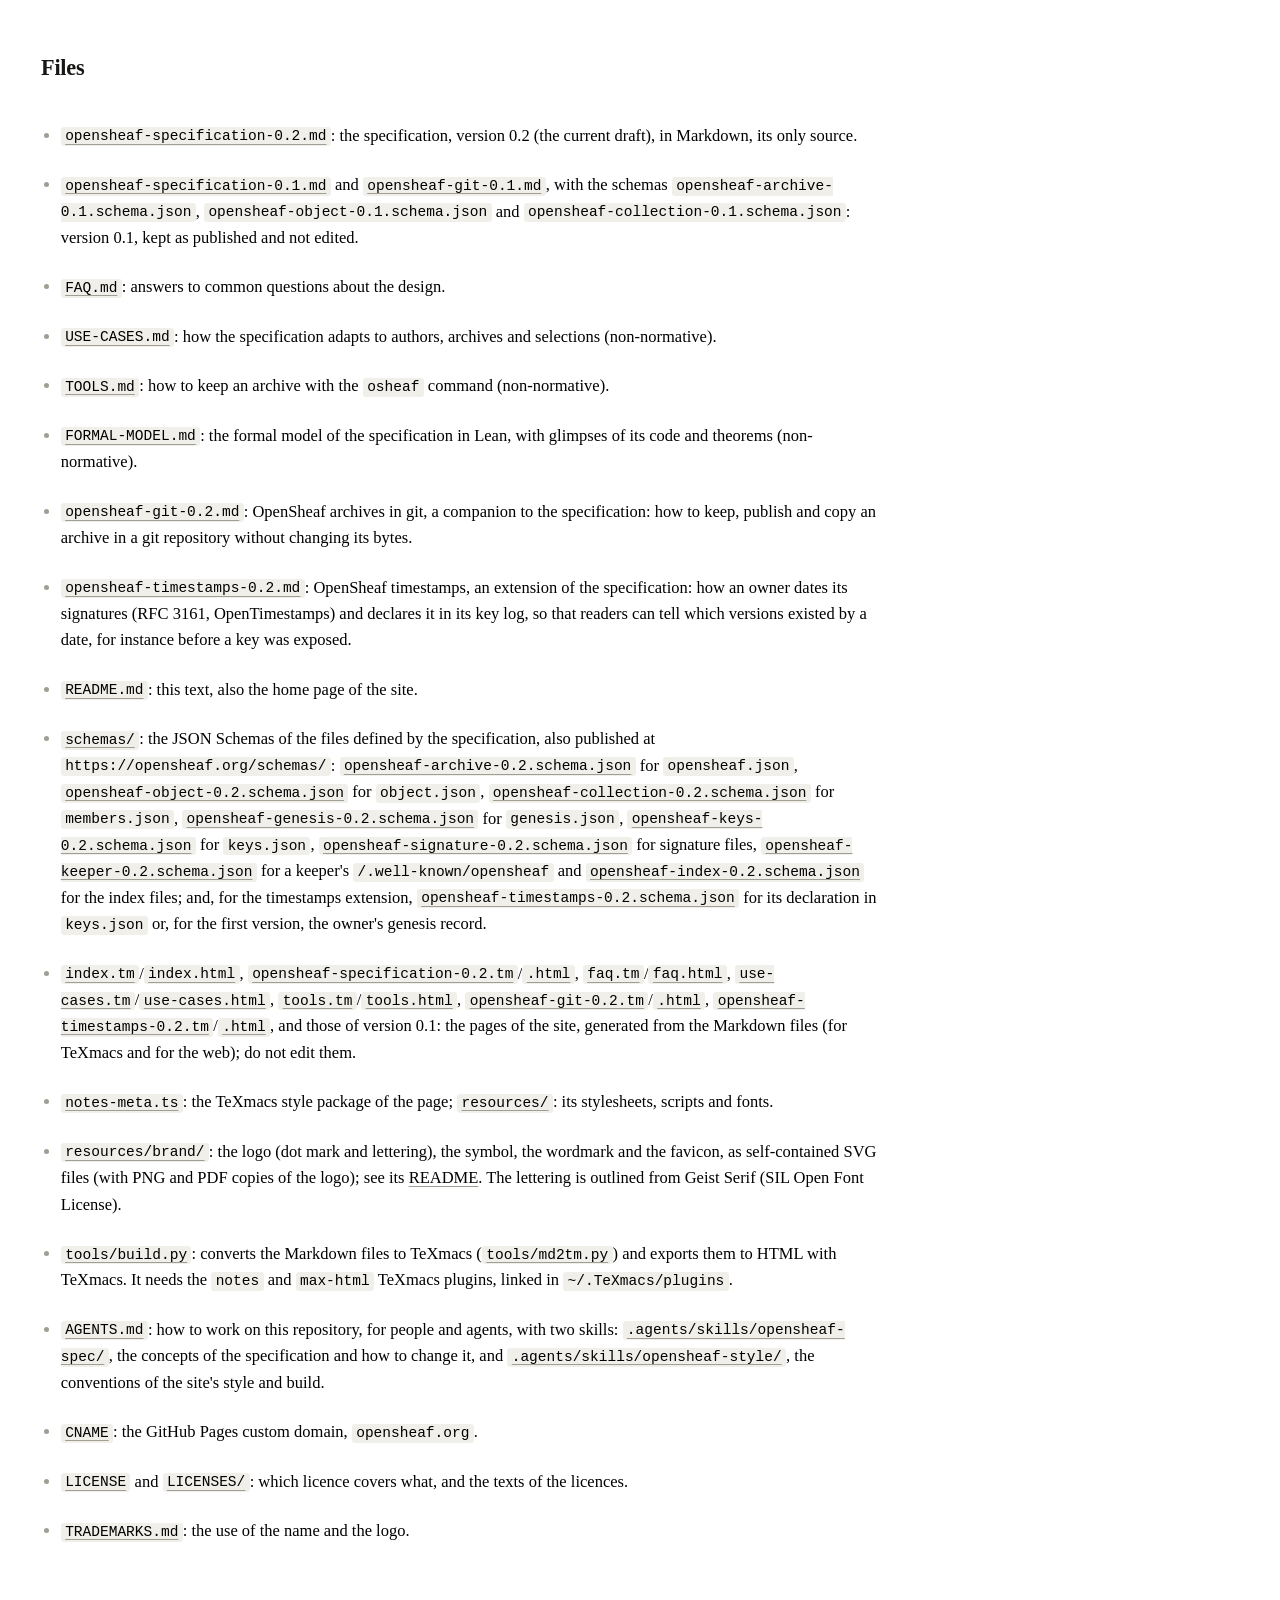
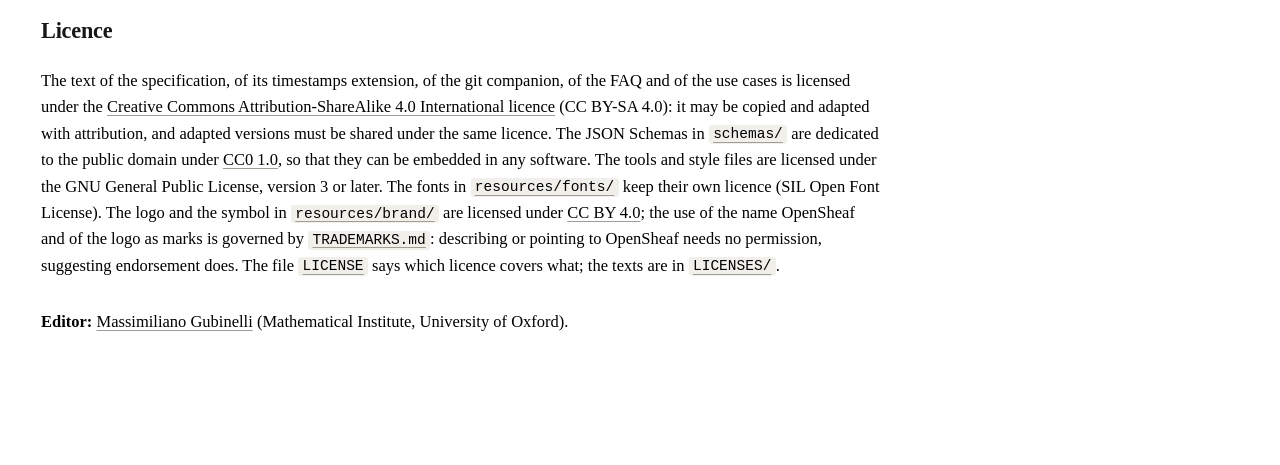
==== commit c7f40960: "Home page: federative archiving, among the reasons Mirrors and branches preserve and carry documents" ====
--- a/index.html
+++ b/index.html
@@ -1,8 +1,10 @@
 <?xml version="1.0" encoding="UTF-8"?>
 <!DOCTYPE html PUBLIC "-//W3C//DTD XHTML 1.1//EN" "http://www.w3.org/TR/xhtml11/DTD/xhtml11.dtd">
-<html xmlns="http://www.w3.org/1999/xhtml" xmlns:x="https://www.texmacs.org/2002/extensions" xmlns:m="http://www.w3.org/1998/Math/MathML">
+<html lang="en" xml:lang="en" xmlns="http://www.w3.org/1999/xhtml" xmlns:x="https://www.texmacs.org/2002/extensions" xmlns:m="http://www.w3.org/1998/Math/MathML">
   <head>
     <title>OpenSheaf</title>
+    <meta name="viewport" content="width=device-width, initial-scale=1"></meta>
+    <meta name="description" content="OpenSheaf is an open format for archives of scholarly documents and for collections of them. Read the specification (version 0.2, a draft) and the FAQ, which explains its main choices. The site is..."></meta>
     <meta charset="utf-8" content="TeXmacs 2.1.5" name="generator"></meta>
     <link href="resources/notes-base.css" type="text/css" rel="stylesheet"></link>
     <script src="resources/theme.js" language="javascript"></script>
@@ -113,6 +115,23 @@
       </li>
       <li>
         <p>
+          <strong>Federative archiving.</strong> A document is named by a <tt
+          class="verbatim">sheaf:</tt> URI, which says what it is, not where it is kept,
+          and every copy is checked against the signatures of its owner,
+          wherever it is found. Anyone can therefore set up a mirror: an
+          archive that keeps exact copies of a set of documents from other
+          archives (when their licences allow it), and preserves them when the
+          original archive goes away. A branch carries a work on under another
+          owner (a co-author, a successor, a journal keeping the version it
+          accepted) and keeps its link to the original. Discovery, how
+          archives and readers learn of new documents and versions, is not
+          part of the specification: it can be built on top of it with common
+          federated protocols such as ActivityPub or Matrix, or left to Google
+          Scholar and other search engines, which index an archive's pages.
+        </p>
+      </li>
+      <li>
+        <p>
           <strong>Compatible with existing infrastructure.</strong> Documents
           can also be on arXiv, get DOIs and be archived on Zenodo, and be
           found by Google Scholar; none of these is required.
--- a/resources/opensheaf.css
+++ b/resources/opensheaf.css
@@ -345,7 +345,11 @@
    characters). */
 pre, code, tt, .hljs { font-variant-ligatures: none; font-feature-settings: "calt" 0, "liga" 0; }
 div.tmweb-code pre.verbatim { margin: 0; padding: 0; font-size: inherit; }
+/* The empty spacer TeXmacs ends a title with would widen a phone's page
+   when the title fills the line. */
+h1 > span:empty { display: none; }
 tt.verbatim {
+    overflow-wrap: anywhere; /* long pins and digests wrap rather than widen the page */
     font-size: 0.88em;
     font-variant-numeric: normal;
     background: var(--os-surface);
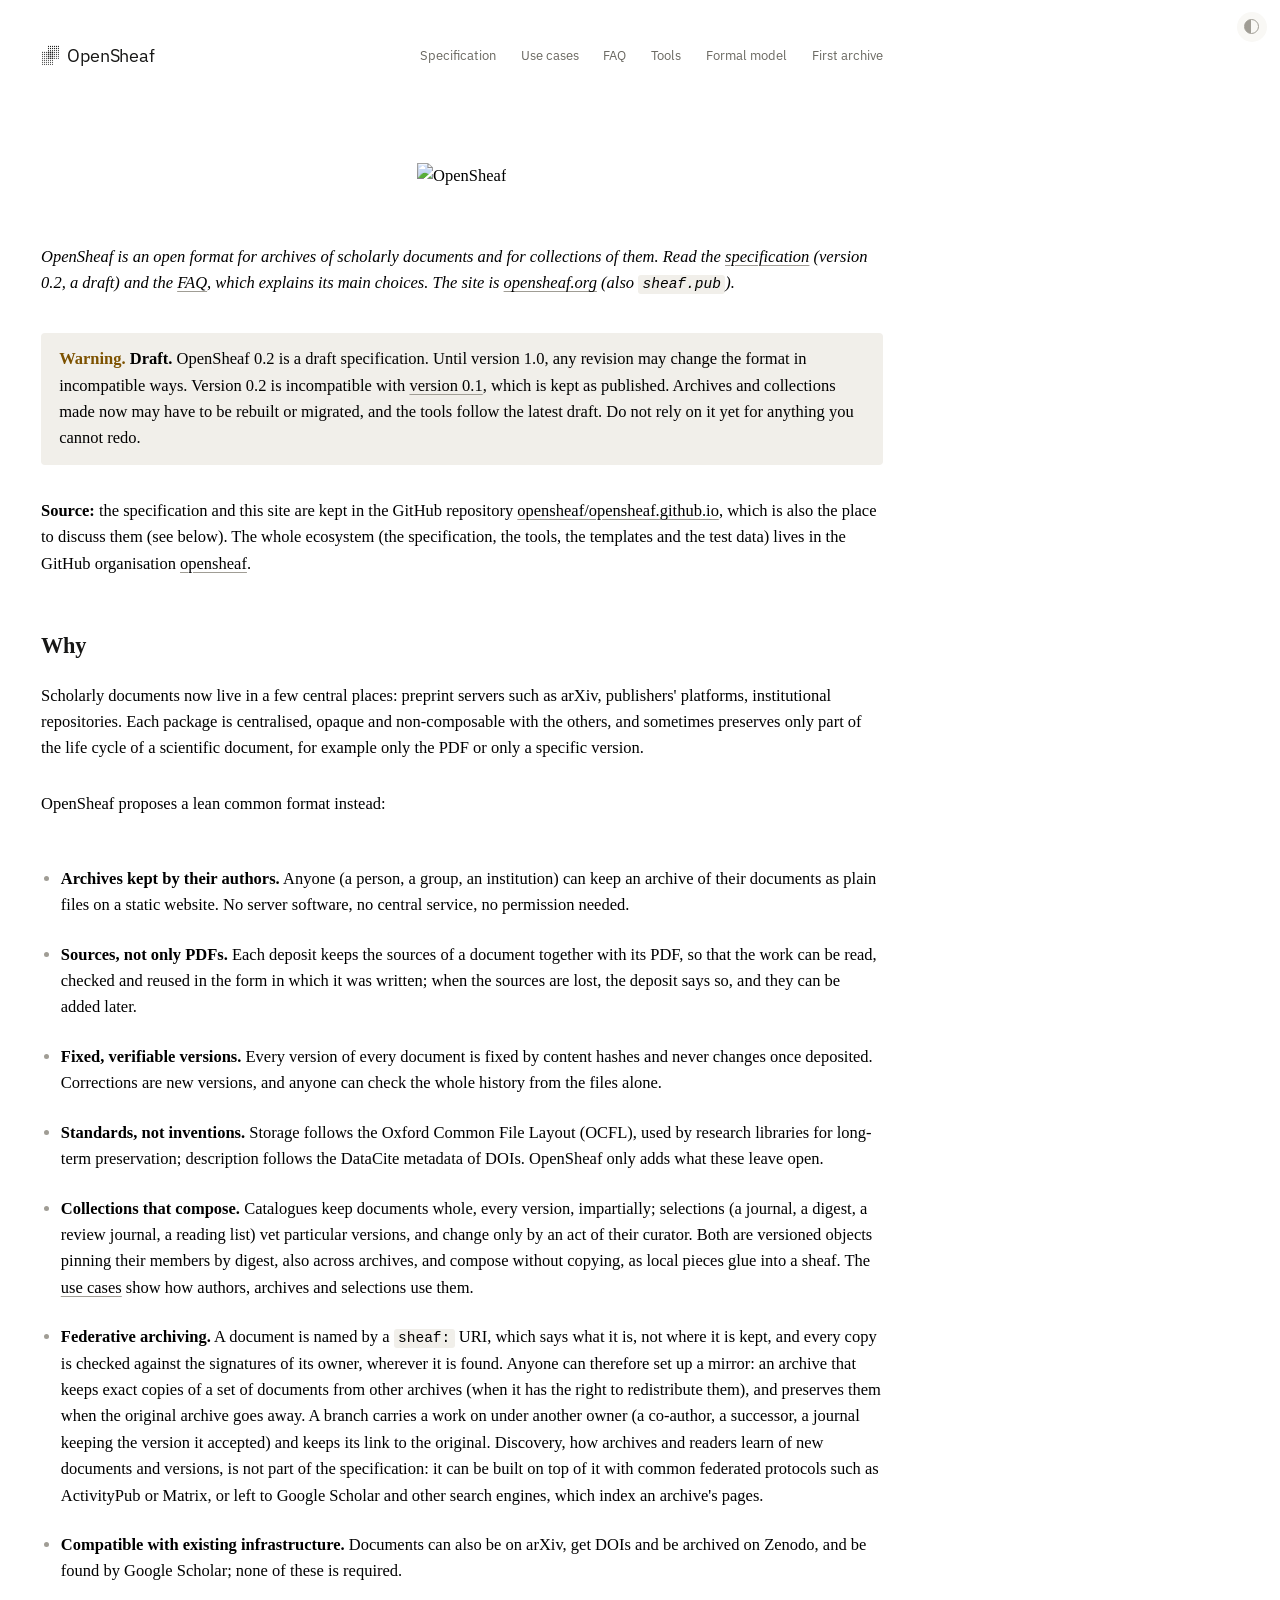
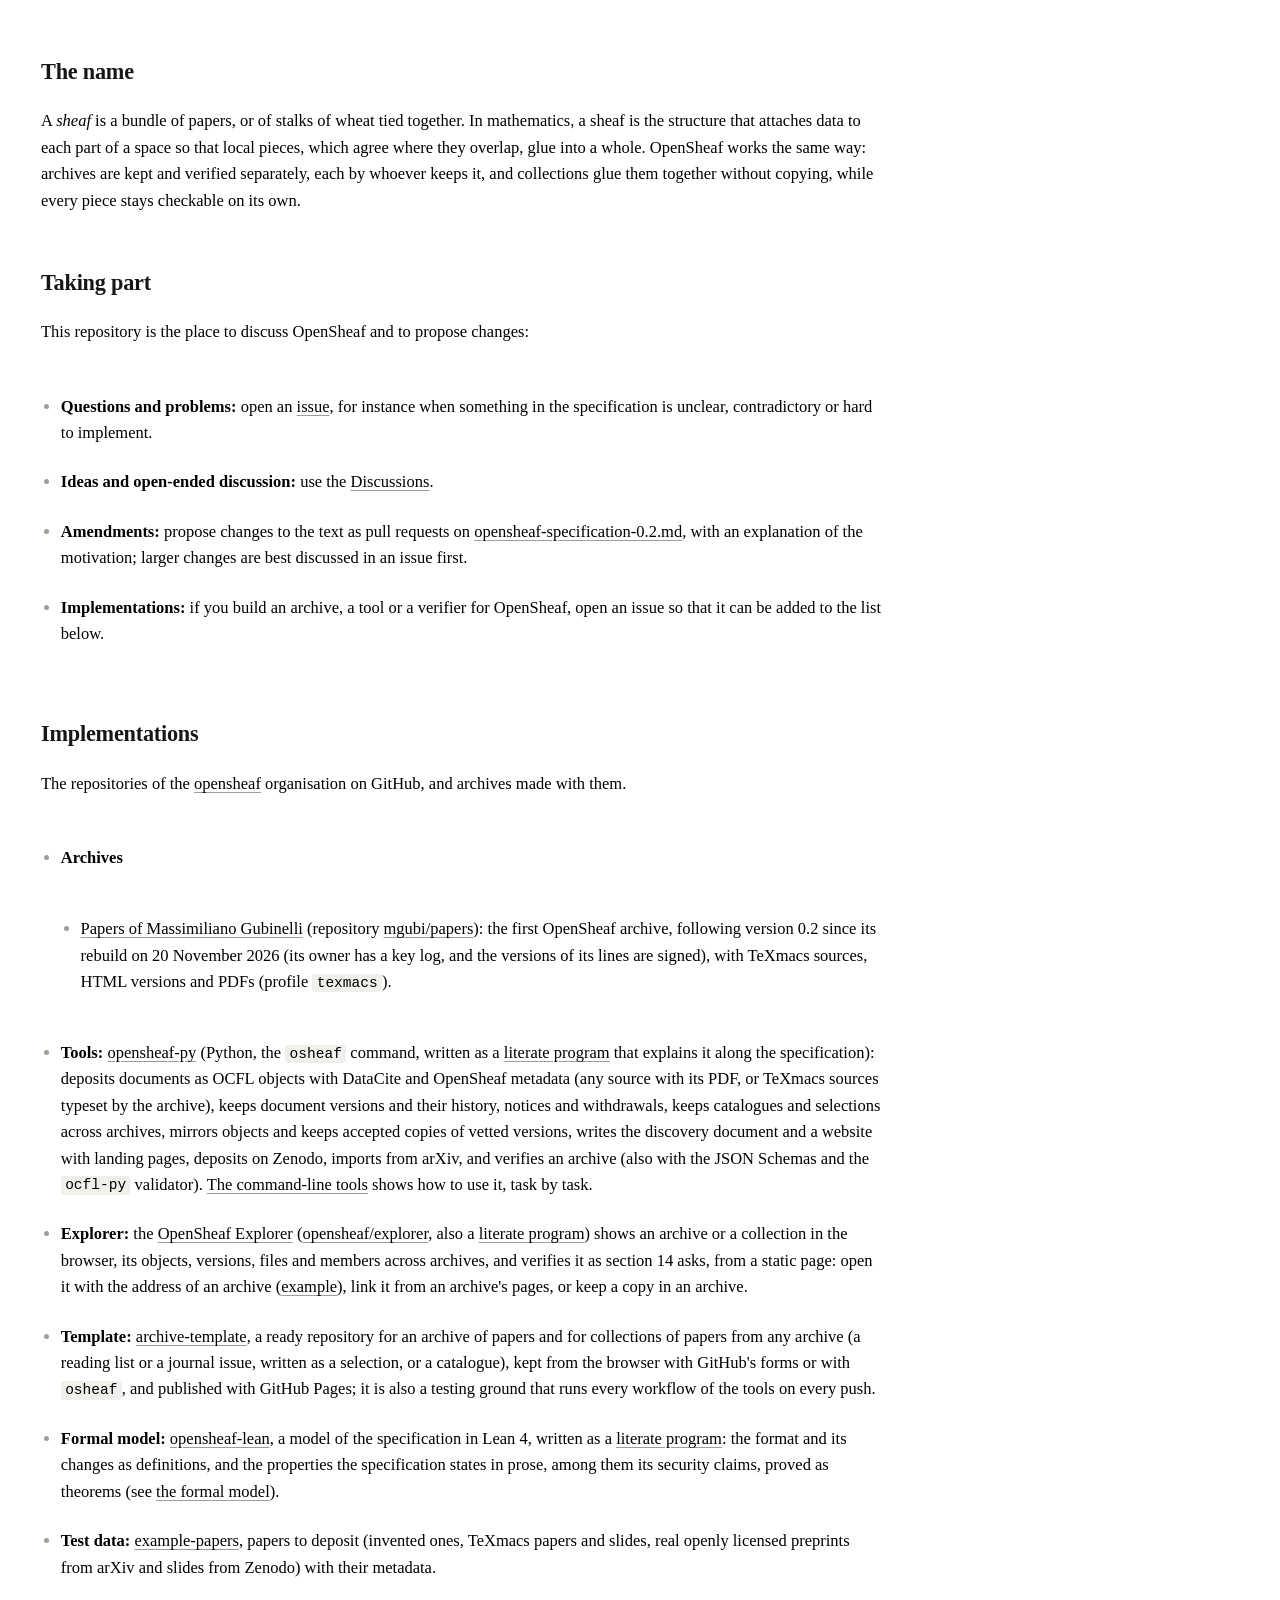
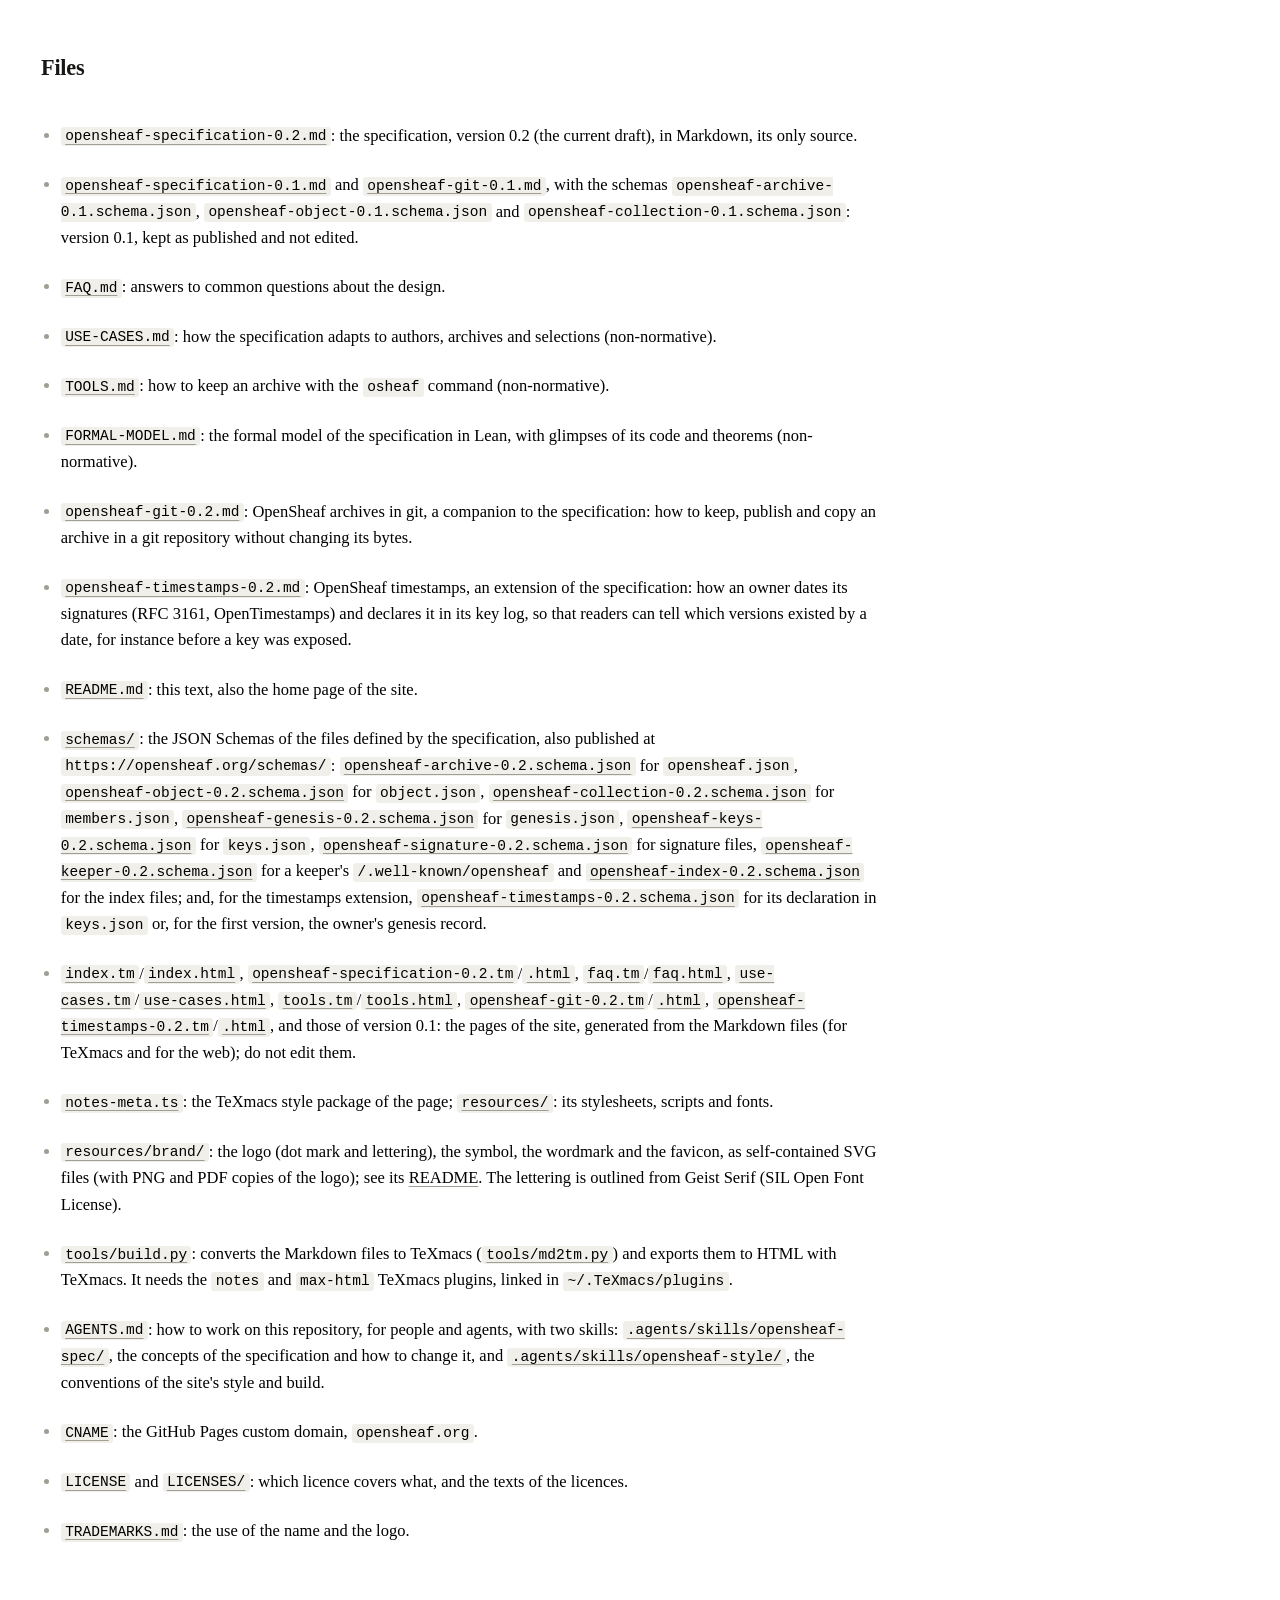
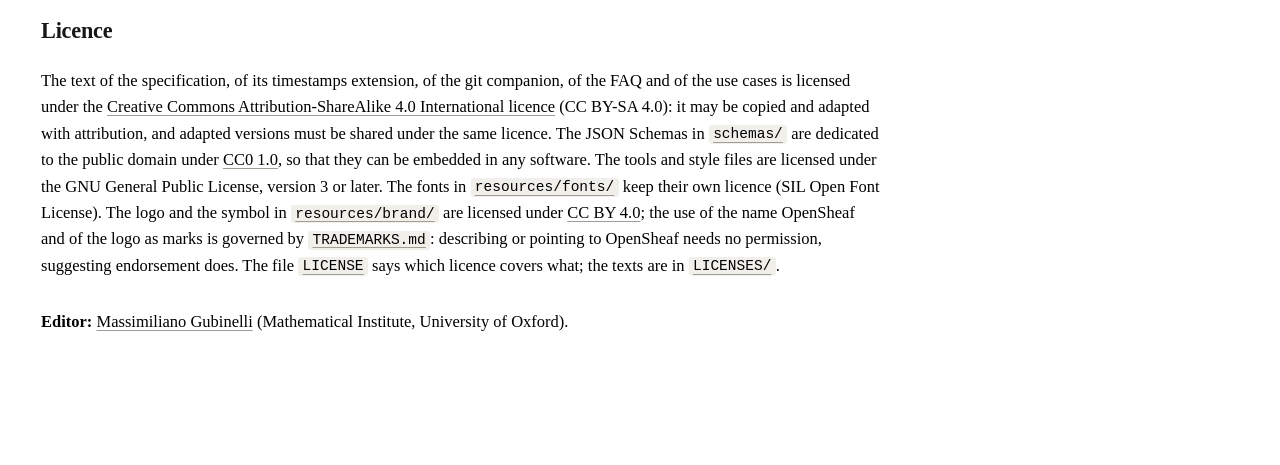
==== commit 3c439d33: "#50 and #34 decided: a rightsList entry with an identifier or a URL is a licence; the archive keepin" ====
--- a/index.html
+++ b/index.html
@@ -120,11 +120,11 @@
           and every copy is checked against the signatures of its owner,
           wherever it is found. Anyone can therefore set up a mirror: an
           archive that keeps exact copies of a set of documents from other
-          archives (when their licences allow it), and preserves them when the
-          original archive goes away. A branch carries a work on under another
-          owner (a co-author, a successor, a journal keeping the version it
-          accepted) and keeps its link to the original. Discovery, how
-          archives and readers learn of new documents and versions, is not
+          archives (when it has the right to redistribute them), and preserves
+          them when the original archive goes away. A branch carries a work on
+          under another owner (a co-author, a successor, a journal keeping the
+          version it accepted) and keeps its link to the original. Discovery,
+          how archives and readers learn of new documents and versions, is not
           part of the specification: it can be built on top of it with common
           federated protocols such as ActivityPub or Matrix, or left to Google
           Scholar and other search engines, which index an archive's pages.
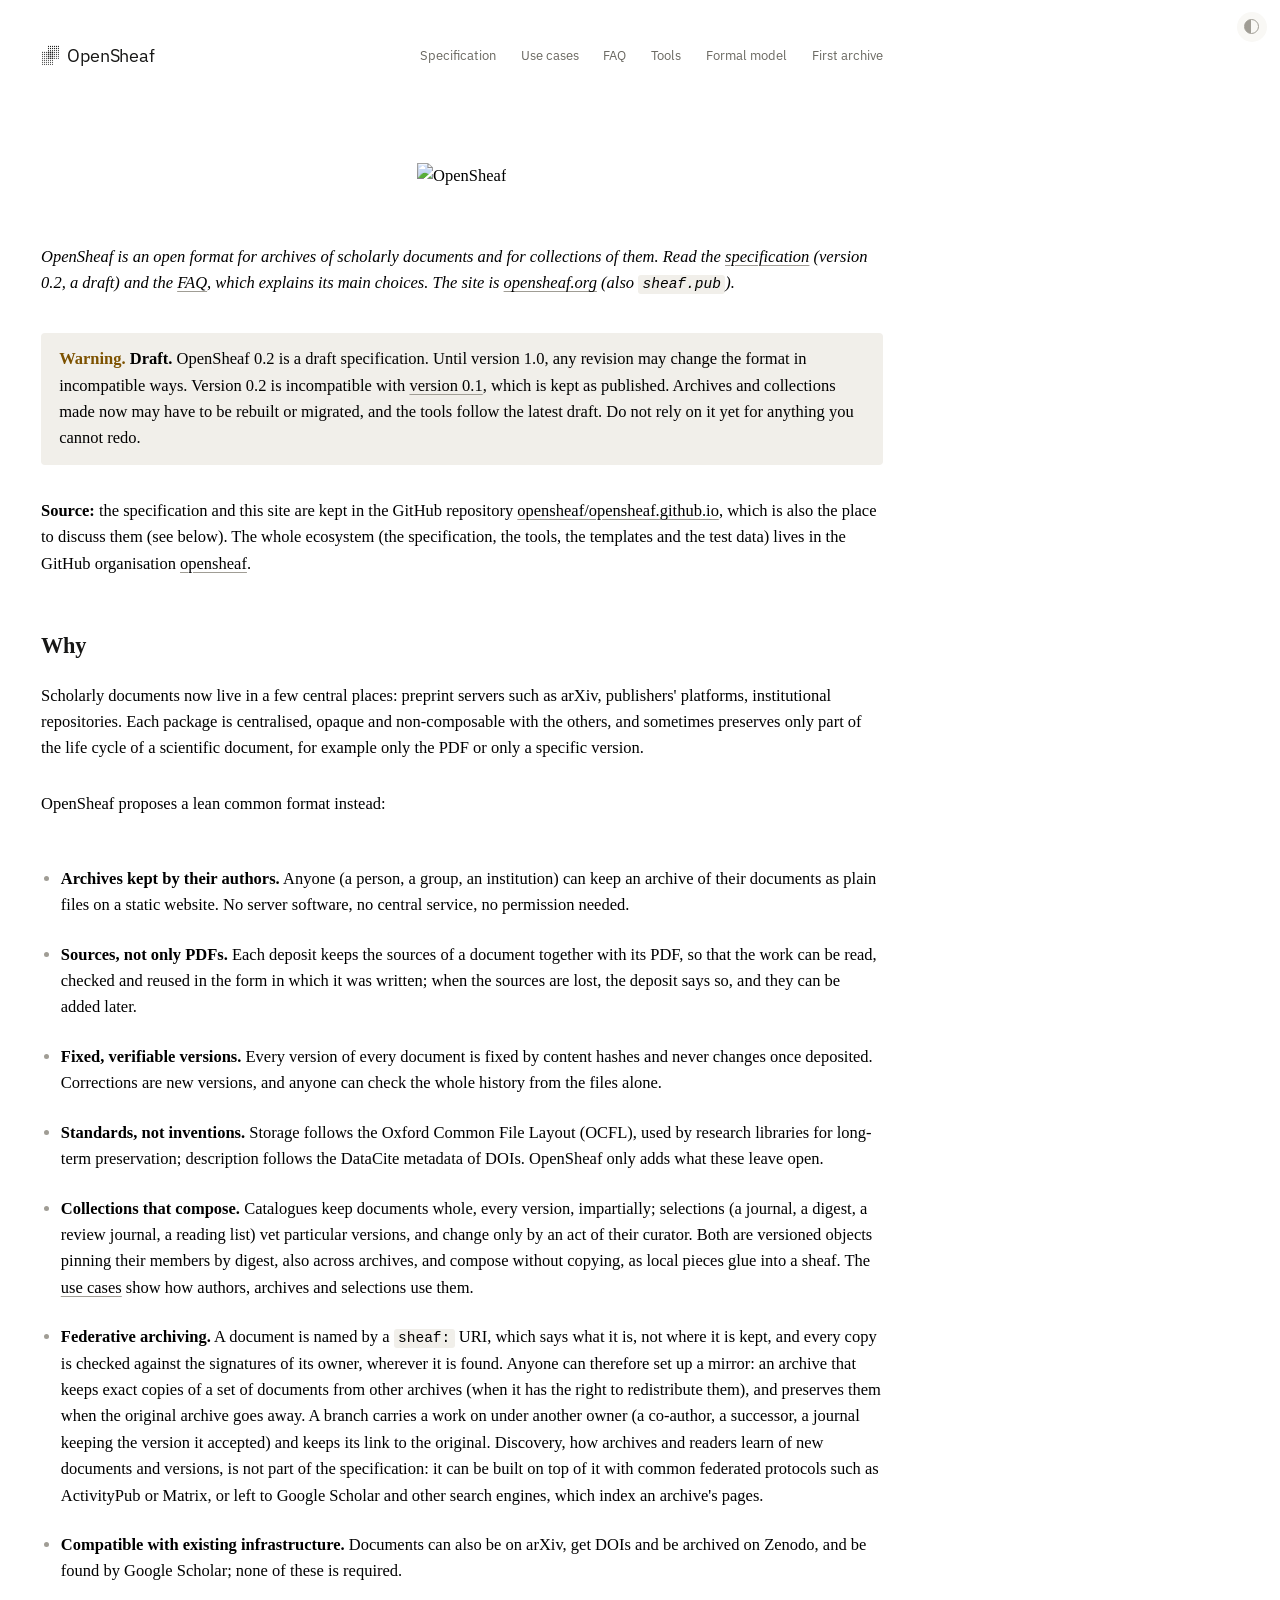
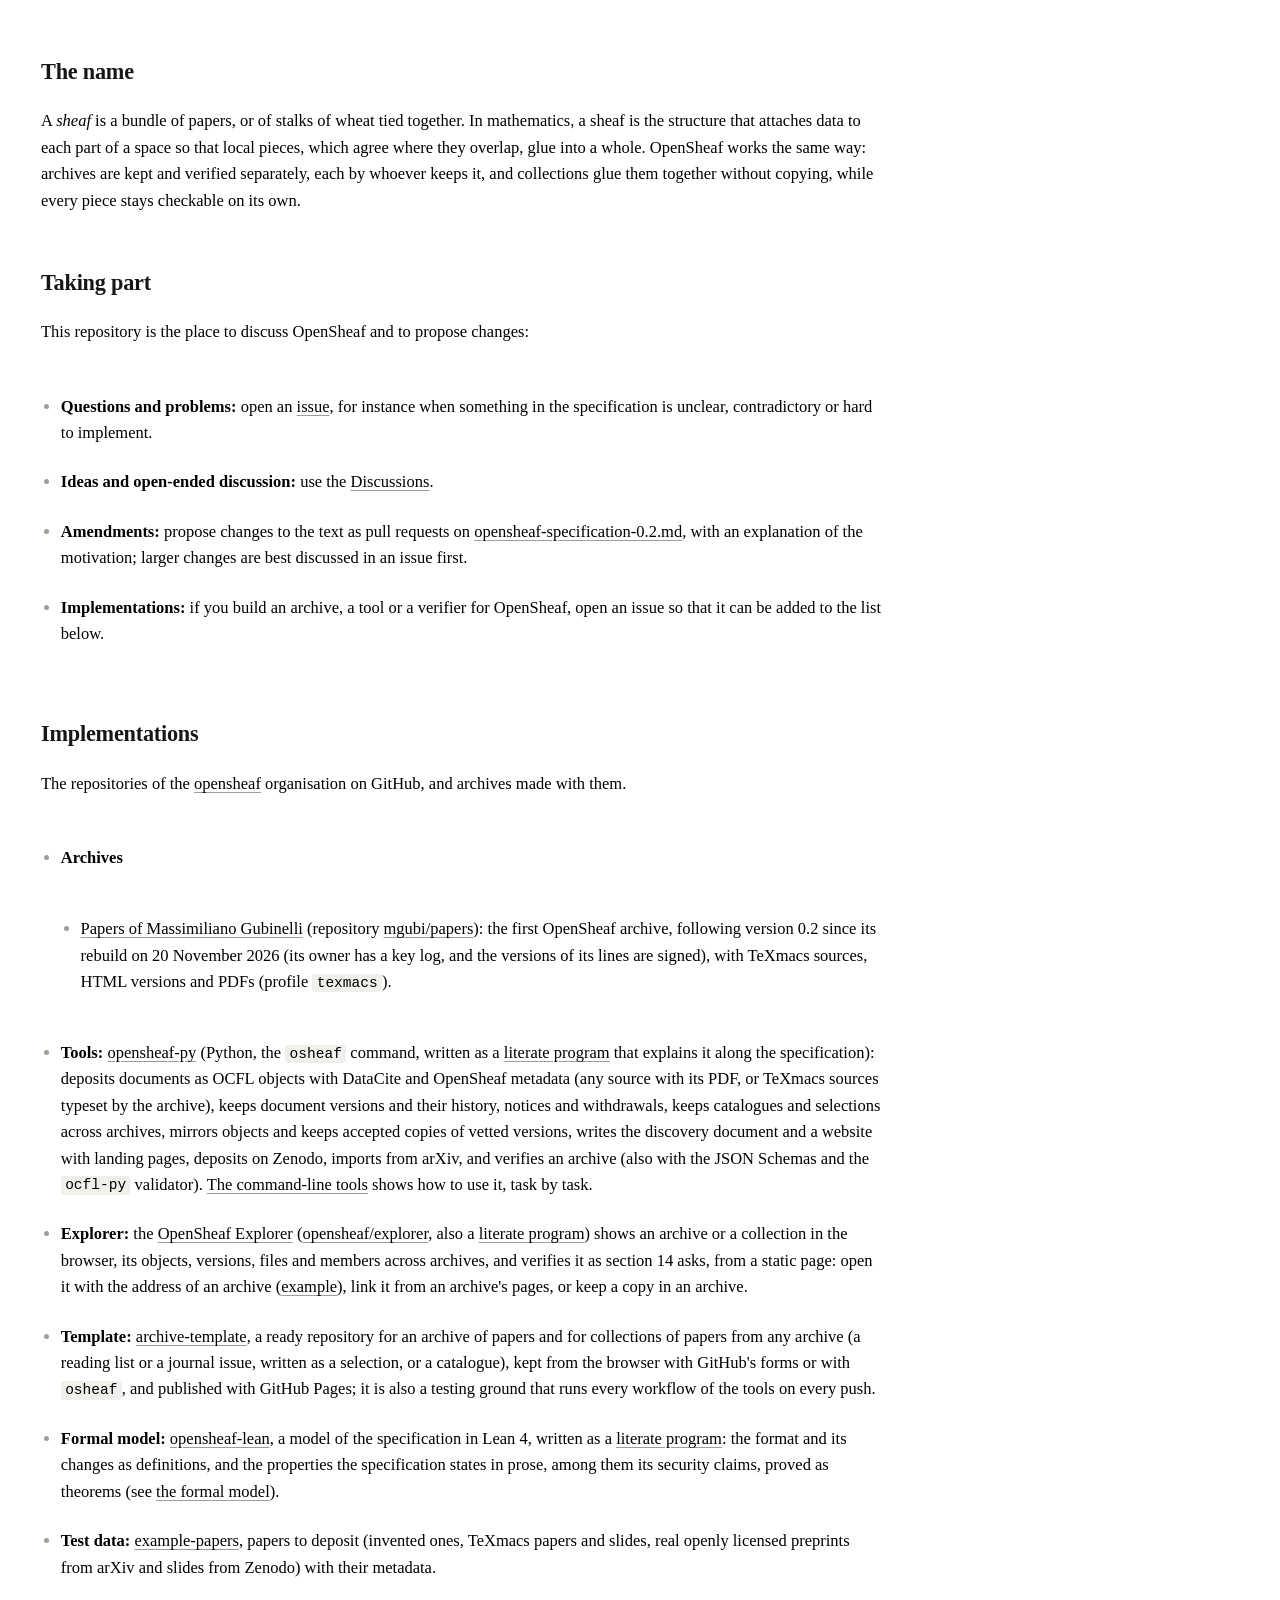
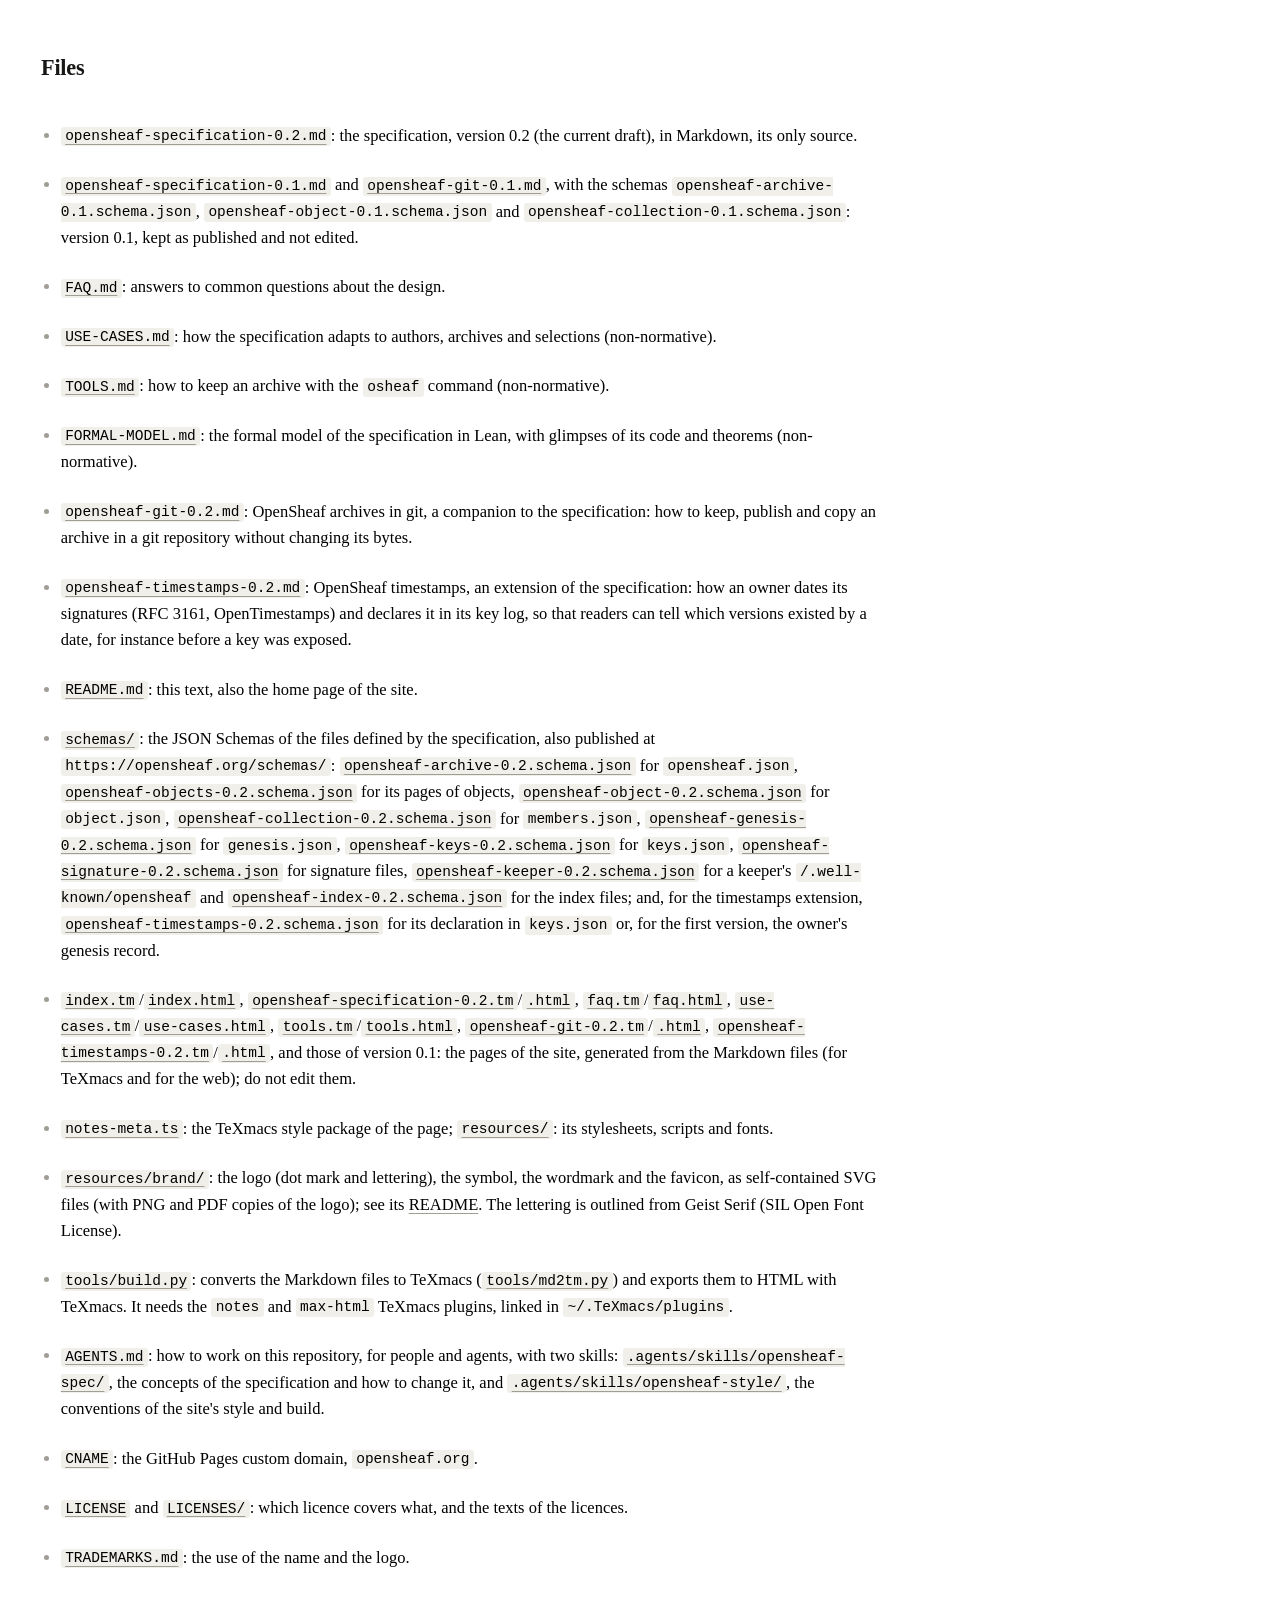
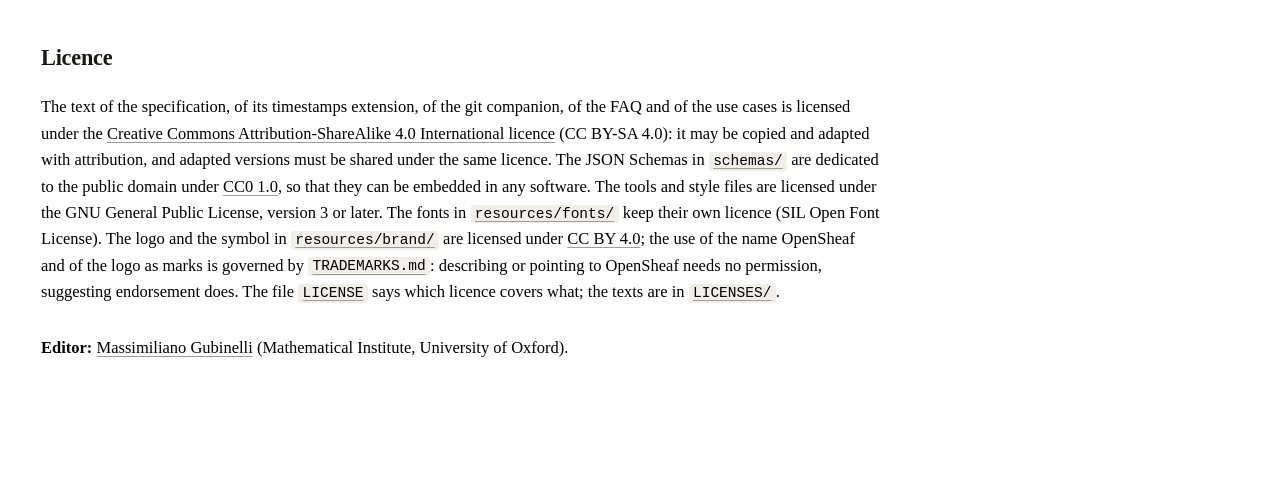
==== commit 7191beaa: "#19 decided: objects may be paged (objectPages, pages of format opensheaf-objects/0.2, with a schema" ====
--- a/index.html
+++ b/index.html
@@ -332,7 +332,8 @@
           <a href="https://github.com/opensheaf/opensheaf.github.io/tree/main/schemas"><tt class="verbatim">schemas/</tt></a>: the JSON Schemas of the files
           defined by the specification, also published at <tt class="verbatim">https://opensheaf.org/schemas/</tt>:
           <a href="https://opensheaf.org/schemas/opensheaf-archive-0.2.schema.json"><tt class="verbatim">opensheaf-archive-0.2.schema.json</tt></a> for
-          <tt class="verbatim">opensheaf.json</tt>, <a href="https://opensheaf.org/schemas/opensheaf-object-0.2.schema.json"><tt class="verbatim">opensheaf-object-0.2.schema.json</tt></a>
+          <tt class="verbatim">opensheaf.json</tt>, <a href="https://opensheaf.org/schemas/opensheaf-objects-0.2.schema.json"><tt class="verbatim">opensheaf-objects-0.2.schema.json</tt></a>
+          for its pages of objects, <a href="https://opensheaf.org/schemas/opensheaf-object-0.2.schema.json"><tt class="verbatim">opensheaf-object-0.2.schema.json</tt></a>
           for <tt class="verbatim">object.json</tt>, <a href="https://opensheaf.org/schemas/opensheaf-collection-0.2.schema.json"><tt class="verbatim">opensheaf-collection-0.2.schema.json</tt></a>
           for <tt class="verbatim">members.json</tt>, <a href="https://opensheaf.org/schemas/opensheaf-genesis-0.2.schema.json"><tt class="verbatim">opensheaf-genesis-0.2.schema.json</tt></a>
           for <tt class="verbatim">genesis.json</tt>, <a href="https://opensheaf.org/schemas/opensheaf-keys-0.2.schema.json"><tt class="verbatim">opensheaf-keys-0.2.schema.json</tt></a>
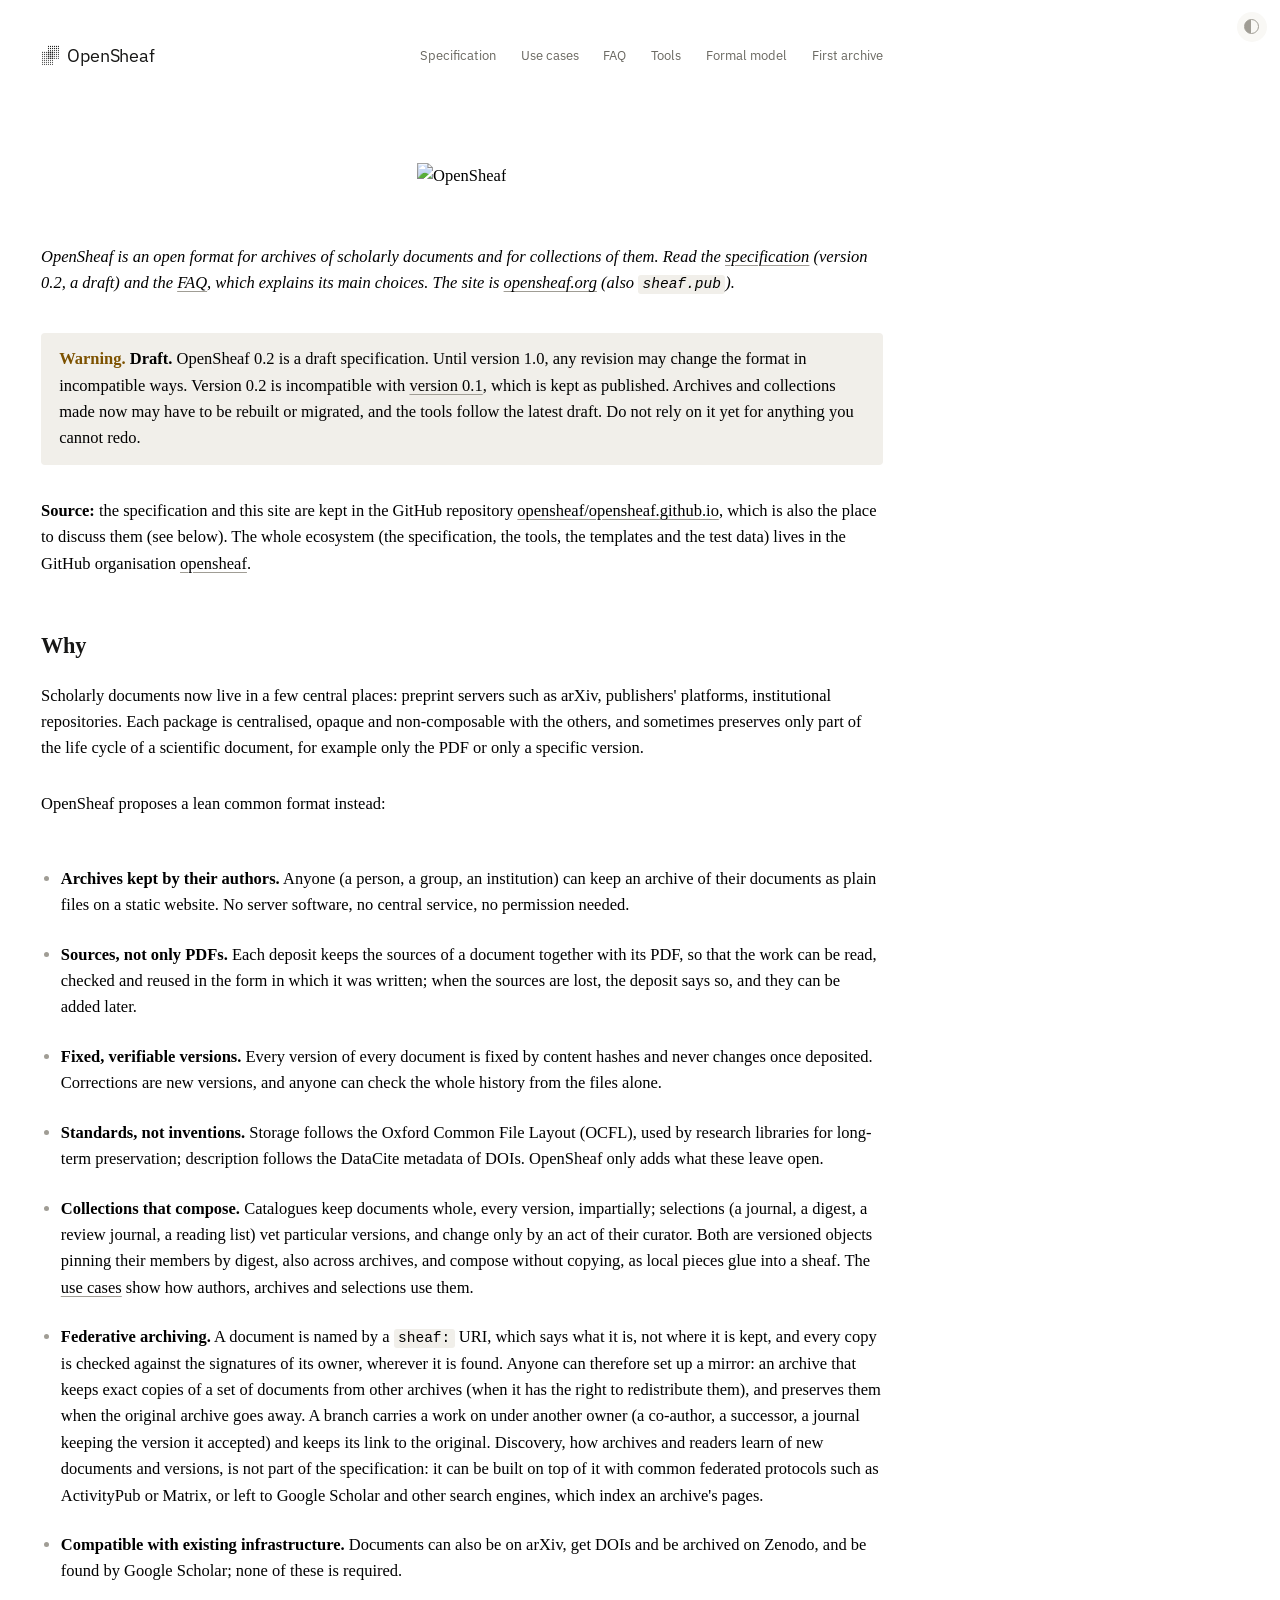
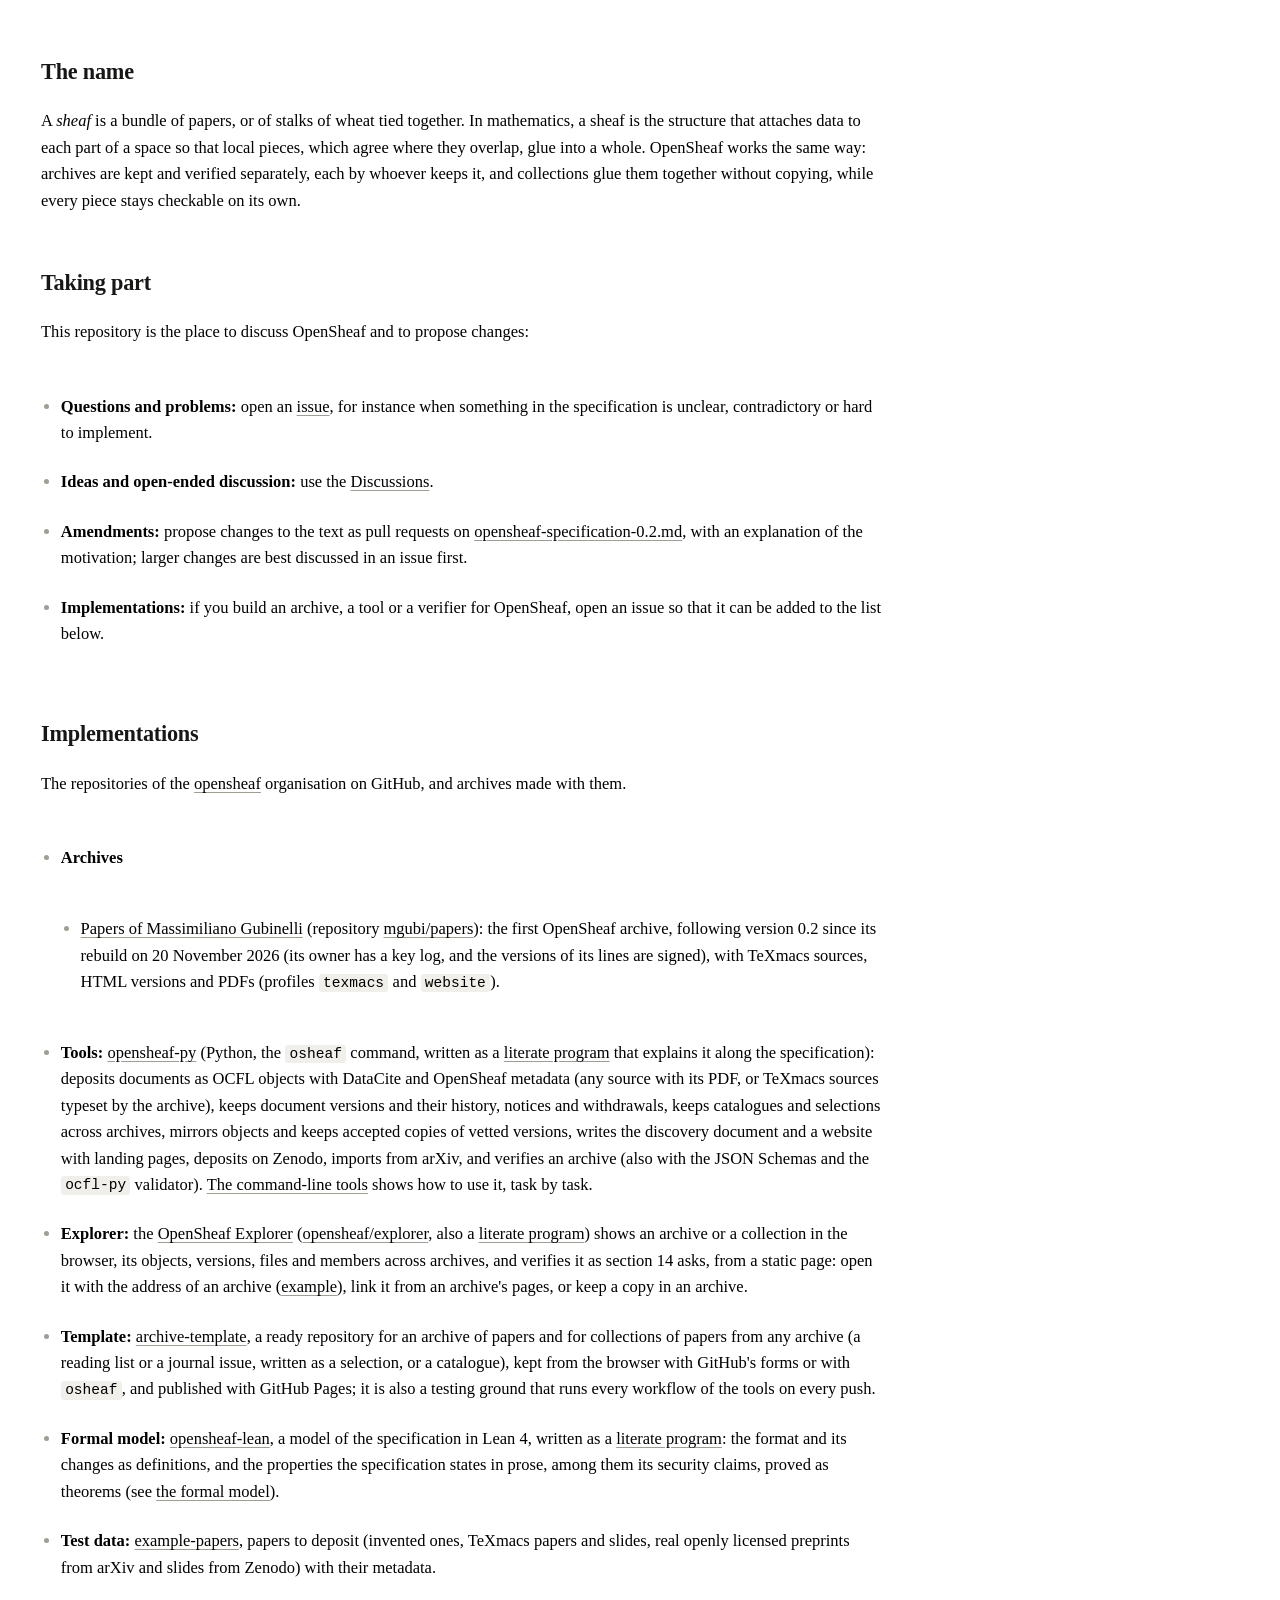
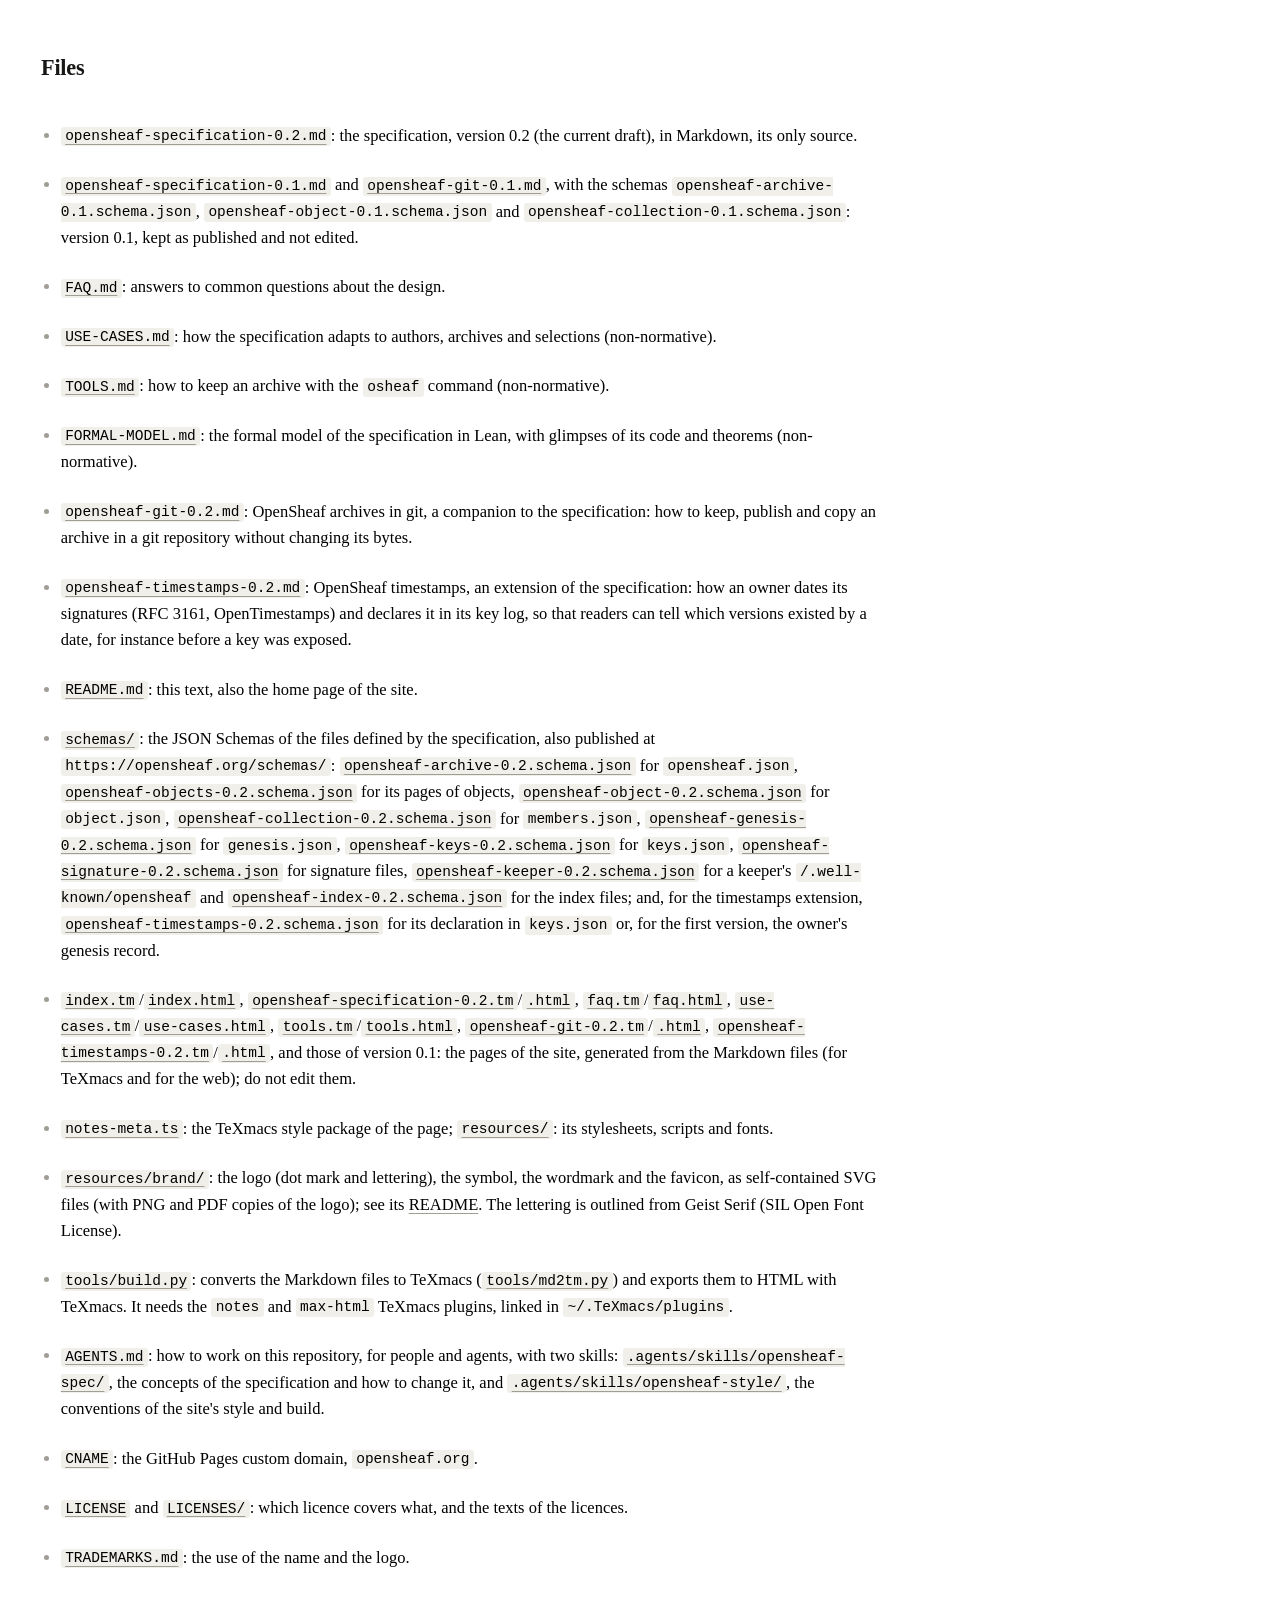
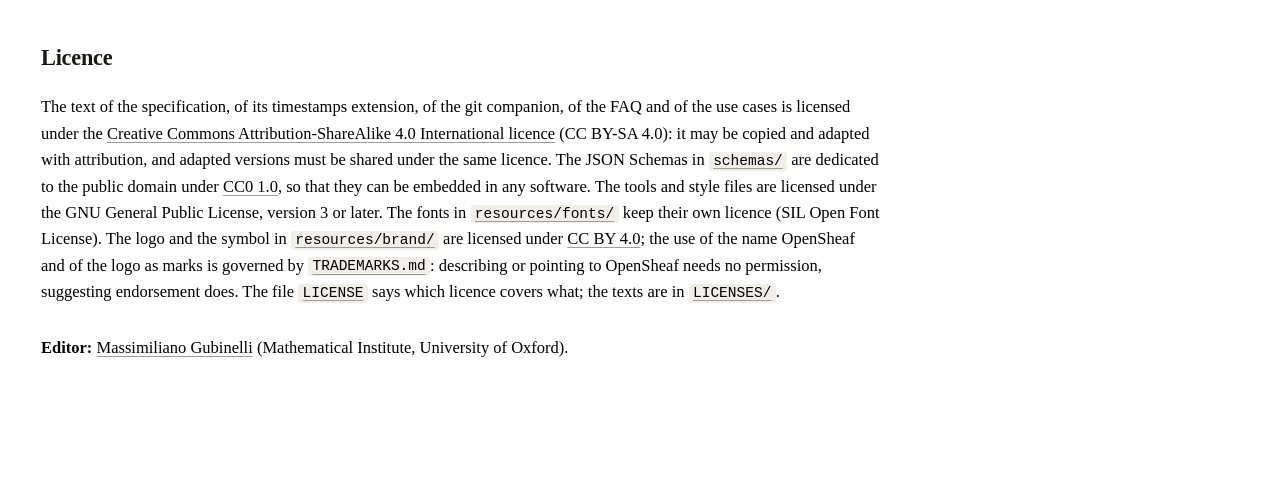
==== commit 95a87635: "README: the first archive declares the profile website, its landing pages carrying the Signposting l" ====
--- a/index.html
+++ b/index.html
@@ -199,7 +199,8 @@
               href="https://github.com/mgubi/papers">mgubi/papers</a>): the first OpenSheaf archive, following
               version 0.2 since its rebuild on 20 November 2026 (its owner has
               a key log, and the versions of its lines are signed), with
-              TeXmacs sources, HTML versions and PDFs (profile <tt class="verbatim">texmacs</tt>).
+              TeXmacs sources, HTML versions and PDFs (profiles <tt class="verbatim">texmacs</tt>
+              and <tt class="verbatim">website</tt>).
             </p>
           </li>
         </ul>
